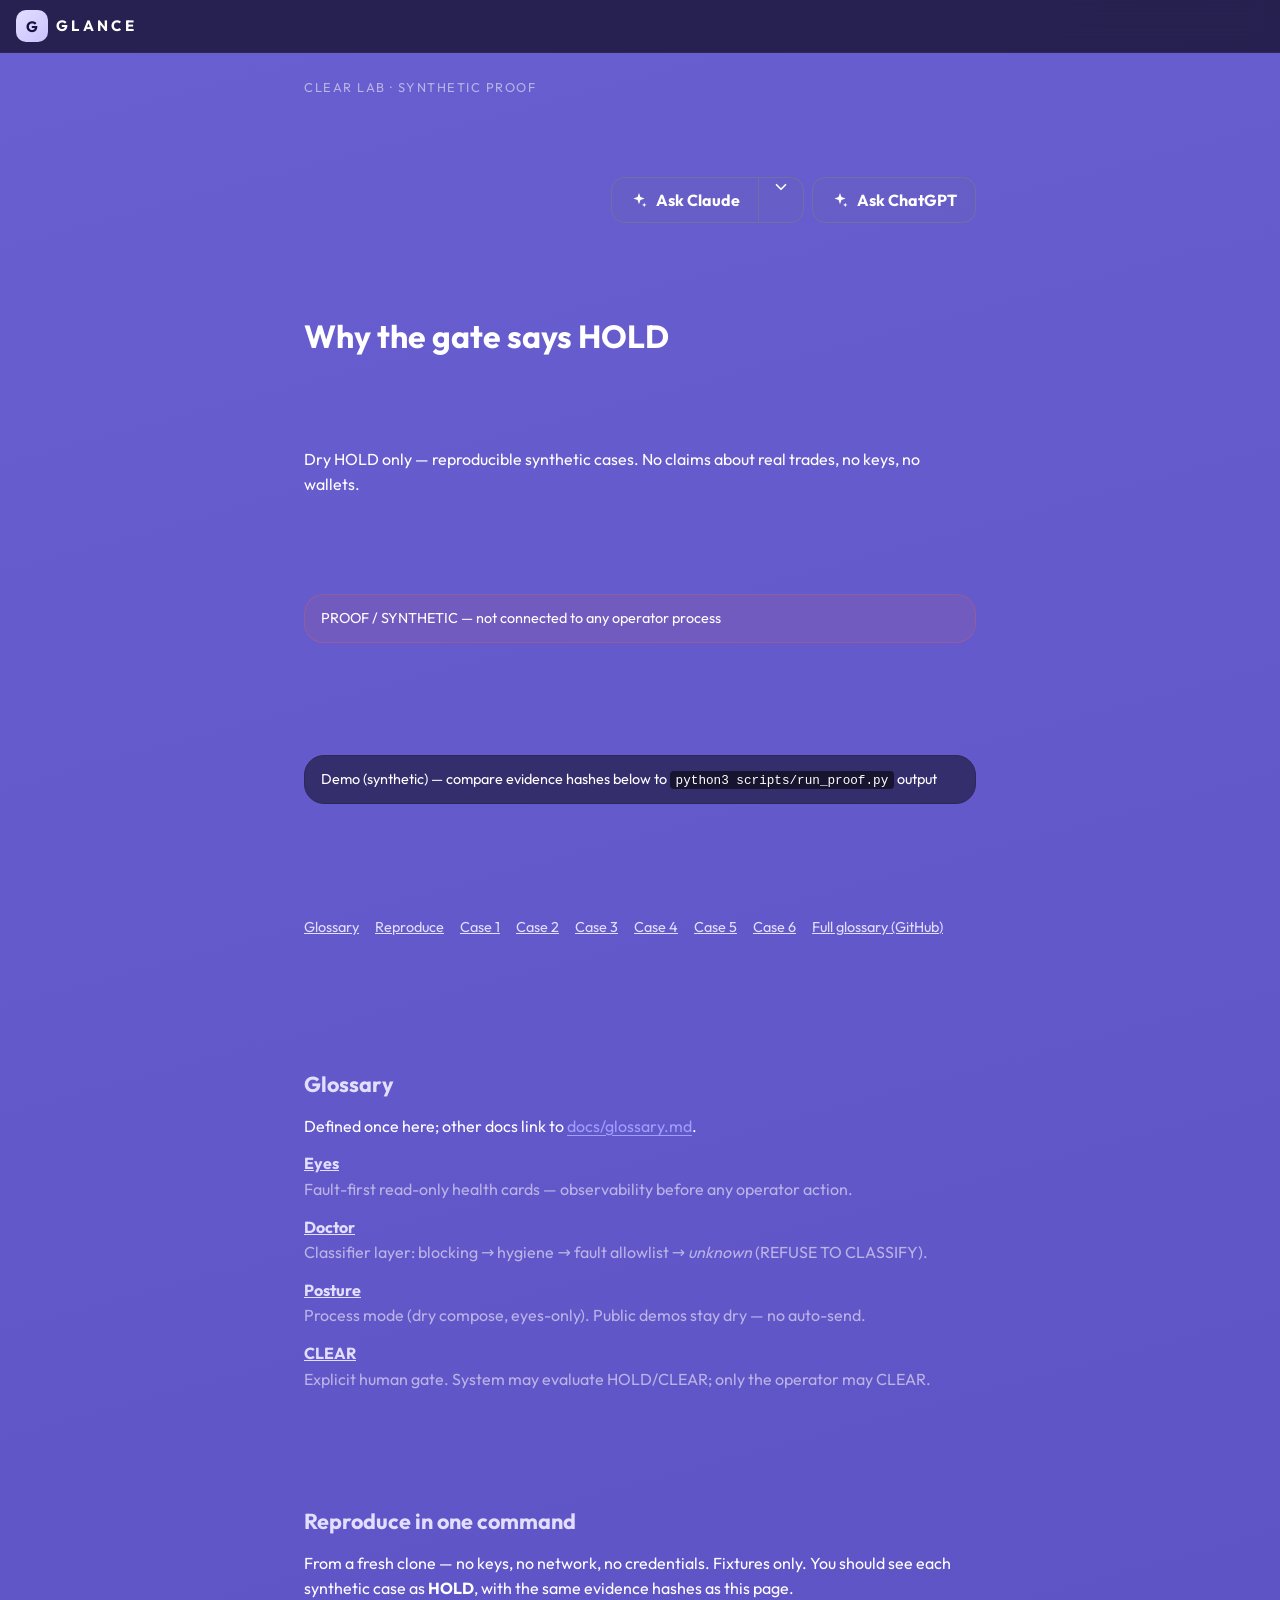
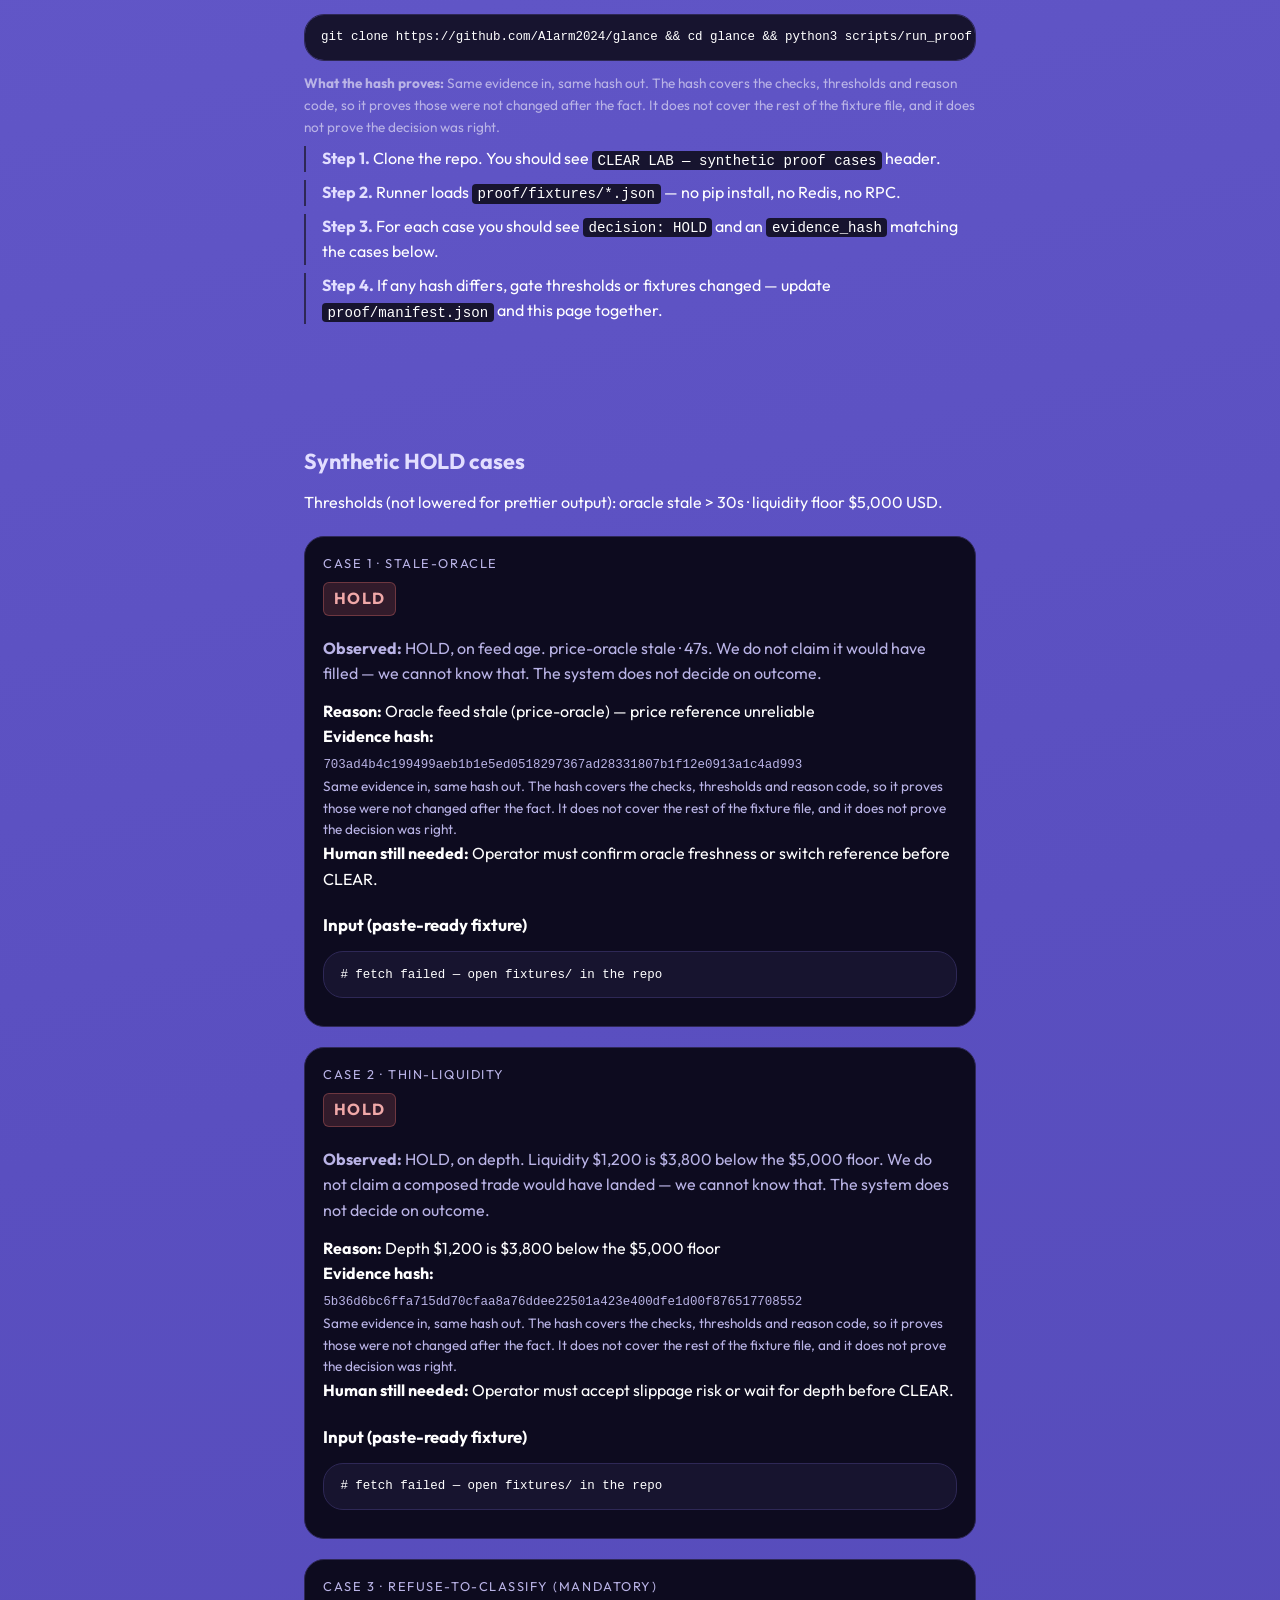
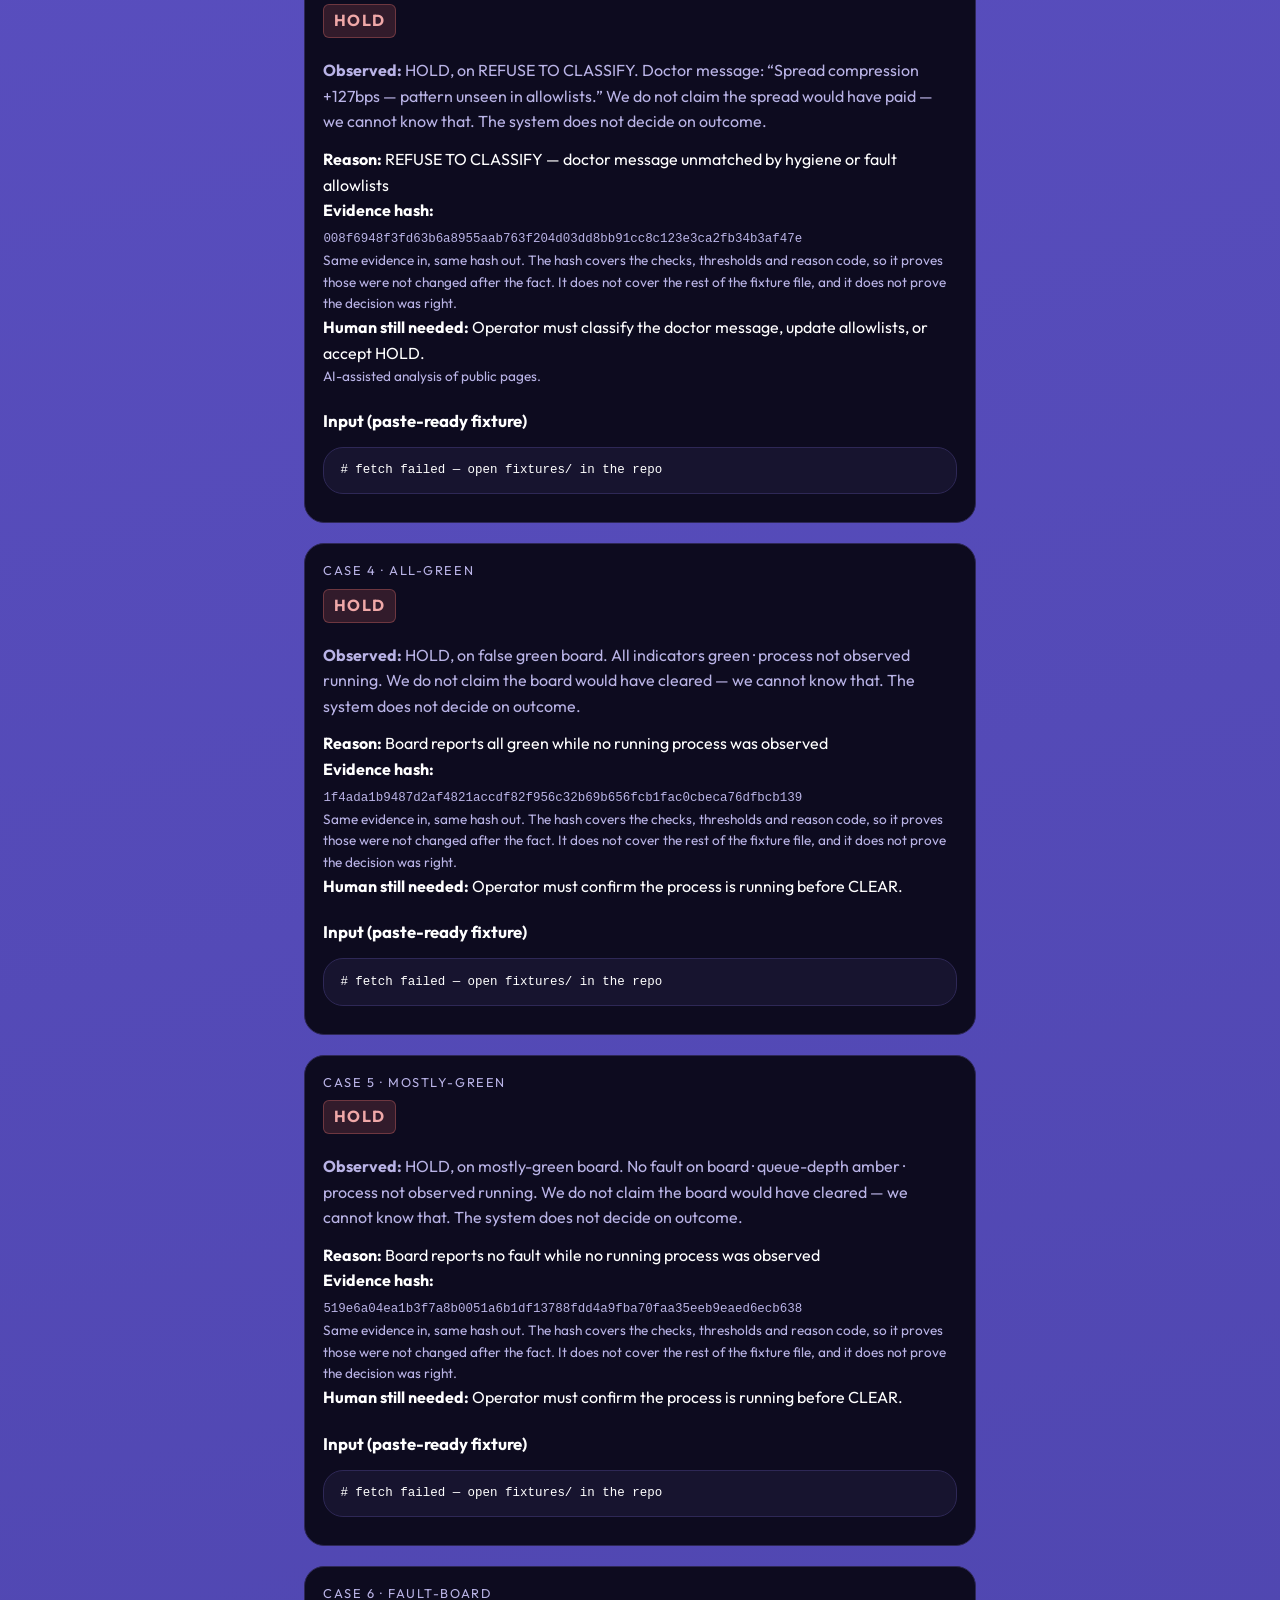
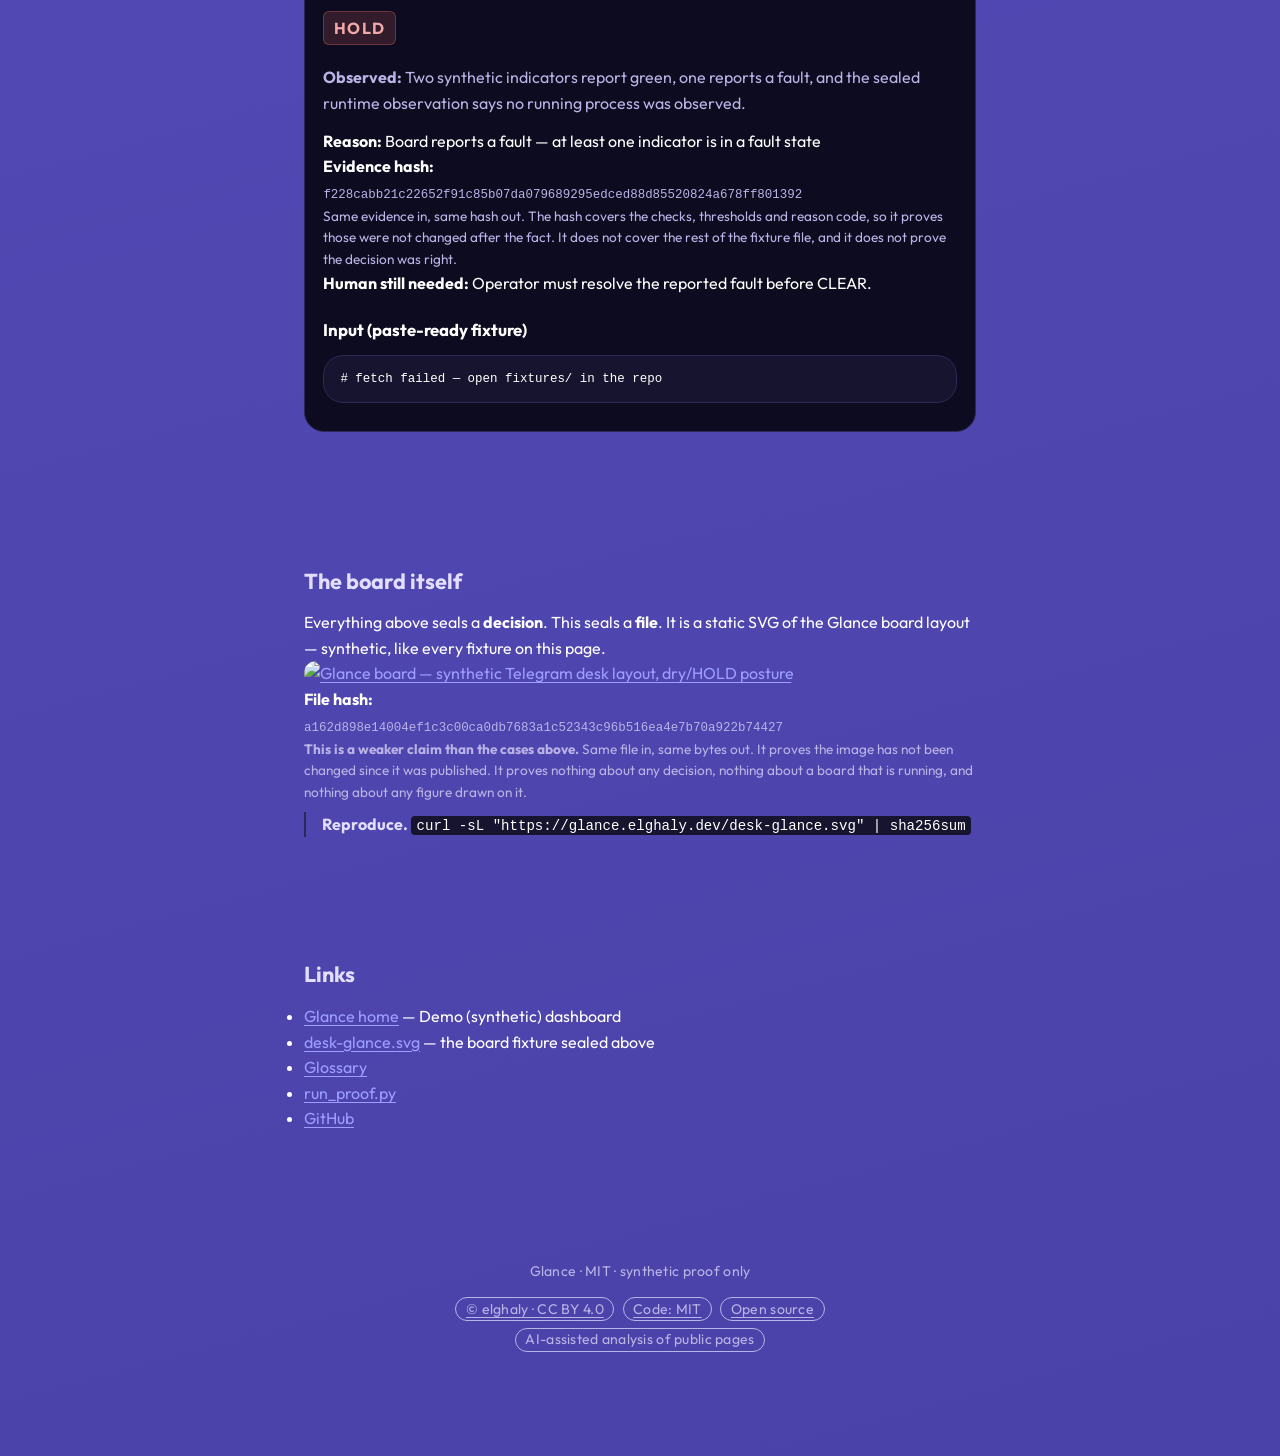
==== proof/index.html @ ae5f7521 "feat: restyle Glance to elghaly chatting palette - Self-host Outfit and Cairo with OFL licence files" ====
<!DOCTYPE html>
<html lang="en">
<head>
  <meta charset="UTF-8">
  <meta name="viewport" content="width=device-width, initial-scale=1.0">
  <meta name="description" content="CLEAR LAB — synthetic proof cases showing why Glance says HOLD. Reproducible evidence hashes. Dry compose only.">
  <title>CLEAR LAB — synthetic HOLD proof · Glance</title>
  <link rel="stylesheet" href="../css/style.css?v=chatting1">
  <style>
    :root { --max-width: 42rem; }
    body { align-items: stretch; }
    .proof-wrap { width: min(42rem, calc(100% - 32px)); margin: 0 auto; padding: 1.5rem 0 3rem; }
    .proof-wrap h1, .proof-wrap h2, .proof-wrap h3 { font-family: var(--font); font-weight: 700; }
    .proof-wrap h1 { font-size: 2rem; margin-bottom: 0.25rem; }
    .proof-wrap h2 { font-size: 1.35rem; margin: 2rem 0 0.75rem; color: var(--gold-2); }
    .proof-wrap h3 { font-size: 1.05rem; margin: 1.25rem 0 0.5rem; }
    .banner { background: rgba(201, 98, 98, 0.12); border: 1px solid rgba(201, 98, 98, 0.35); border-radius: var(--radius-sm); padding: 0.75rem 1rem; margin: 1rem 0; font-size: 0.9rem; }
    .banner--info { background: rgba(13, 11, 31, 0.55); border-color: var(--line-2); }
    .nav { display: flex; gap: 1rem; flex-wrap: wrap; margin: 1rem 0; font-size: 0.9rem; }
    .nav a { color: var(--gold-2); }
    .step { margin: 0.5rem 0; padding-left: 1rem; border-left: 2px solid var(--line-2); }
    .step strong { color: var(--gold-2); }
    .case { border: 1px solid var(--line-2); border-radius: var(--radius-sm); padding: 1rem 1.15rem; margin: 1.25rem 0; background: var(--card); }
    .case__id { font-size: 0.8rem; letter-spacing: 0.12em; text-transform: uppercase; color: var(--muted); }
    .decision { display: inline-block; font-weight: 600; letter-spacing: 0.08em; padding: 0.2rem 0.6rem; border-radius: 6px; margin: 0.5rem 0; }
    .decision--hold { background: rgba(201, 98, 98, 0.2); color: #f0a8a8; border: 1px solid rgba(201, 98, 98, 0.4); }
    .hash { font-family: ui-monospace, monospace; font-size: 0.78rem; word-break: break-all; color: var(--muted); }
    pre.fixture { background: var(--card-2); border: 1px solid var(--line-2); border-radius: var(--radius-sm); padding: 0.85rem 1rem; overflow-x: auto; font-size: 0.78rem; line-height: 1.45; margin: 0.75rem 0; }
    .glossary-dl dt { font-weight: 600; color: var(--gold-2); margin-top: 0.75rem; }
    .glossary-dl dd { margin-left: 0; color: var(--muted); }
    .glossary-dl a { color: var(--gold-2); }
    code { font-family: ui-monospace, monospace; font-size: 0.88em; background: var(--card-2); padding: 0.1rem 0.35rem; border-radius: 4px; }
    .hash-limit, .ai-note { font-size: 0.85rem; color: var(--muted); }
    .observed { margin: 0.75rem 0; color: var(--muted); }
  </style>
  <meta name="theme-color" content="#352373">
  <link rel="icon" href="/favicon.ico" sizes="any">
  <link rel="icon" href="/favicon.svg" type="image/svg+xml">
  <link rel="apple-touch-icon" href="/apple-touch-icon.png">
<style id="lic-badges-css">.lic-badges{margin:.75rem 0 0;font-size:.75rem;line-height:1.2}.lic-badges>a,.lic-badges>span{display:inline-flex;align-items:center;min-height:24px;margin:.2rem .15rem;padding:0 .6rem;border:1px solid currentColor;border-radius:999px;color:inherit;vertical-align:middle}.lic-badges>a{text-decoration:underline;text-underline-offset:2px}.lic-badges>span{text-decoration:none}</style>
</head>
<body>
  <div class="topbar">
    <a class="brand" href="/" aria-label="Glance home">
      <span class="gmark" aria-hidden="true"></span>
      <span class="gword" style="font-weight:700;font-size:15px;letter-spacing:.22em;color:var(--text);">GLANCE</span>
    </a>
  </div>

  <main class="proof-wrap">
    <p class="case__id">CLEAR LAB · synthetic proof</p>
    <div class="page-menu" data-page-menu data-page-menu-row style="display:flex;justify-content:flex-end;min-height:46px;margin:0 0 .5rem"></div>
    <h1>Why the gate says HOLD</h1>
    <p>Dry HOLD only — reproducible synthetic cases. No claims about real trades, no keys, no wallets.</p>

    <p class="banner">PROOF / SYNTHETIC — not connected to any operator process</p>
    <p class="banner banner--info">Demo (synthetic) — compare evidence hashes below to <code>python3 scripts/run_proof.py</code> output</p>

    <nav class="nav" aria-label="On this page">
      <a href="#glossary">Glossary</a>
      <a href="#reproduce">Reproduce</a>
      <a href="#case-stale-oracle">Case 1</a>
      <a href="#case-thin-liquidity">Case 2</a>
      <a href="#case-refuse-to-classify">Case 3</a>
      <a href="#case-all-green">Case 4</a>
      <a href="#case-mostly-green">Case 5</a>
      <a href="#case-fault-board">Case 6</a>
      <a href="https://github.com/Alarm2024/glance/blob/main/docs/glossary.md">Full glossary (GitHub)</a>
    </nav>

    <section id="glossary">
      <h2>Glossary</h2>
      <p>Defined once here; other docs link to <a href="https://github.com/Alarm2024/glance/blob/main/docs/glossary.md">docs/glossary.md</a>.</p>
      <dl class="glossary-dl">
        <dt><a href="https://github.com/Alarm2024/glance/blob/main/docs/glossary.md#eyes">Eyes</a></dt>
        <dd>Fault-first read-only health cards — observability before any operator action.</dd>
        <dt><a href="https://github.com/Alarm2024/glance/blob/main/docs/glossary.md#doctor">Doctor</a></dt>
        <dd>Classifier layer: blocking → hygiene → fault allowlist → <em>unknown</em> (REFUSE TO CLASSIFY).</dd>
        <dt><a href="https://github.com/Alarm2024/glance/blob/main/docs/glossary.md#posture">Posture</a></dt>
        <dd>Process mode (dry compose, eyes-only). Public demos stay dry — no auto-send.</dd>
        <dt><a href="https://github.com/Alarm2024/glance/blob/main/docs/glossary.md#clear">CLEAR</a></dt>
        <dd>Explicit human gate. System may evaluate HOLD/CLEAR; only the operator may CLEAR.</dd>
      </dl>
    </section>

    <section id="reproduce">
      <h2>Reproduce in one command</h2>
      <p>From a fresh clone — no keys, no network, no credentials. Fixtures only. You should see each synthetic case as <strong>HOLD</strong>, with the same evidence hashes as this page.</p>
      <pre class="fixture">git clone https://github.com/Alarm2024/glance &amp;&amp; cd glance &amp;&amp; python3 scripts/run_proof.py</pre>
      <p class="hash-limit"><strong>What the hash proves:</strong> Same evidence in, same hash out. The hash covers the checks, thresholds and reason code, so it proves those were not changed after the fact. It does not cover the rest of the fixture file, and it does not prove the decision was right.</p>
      <div class="step"><strong>Step 1.</strong> Clone the repo. You should see <code>CLEAR LAB — synthetic proof cases</code> header.</div>
      <div class="step"><strong>Step 2.</strong> Runner loads <code>proof/fixtures/*.json</code> — no pip install, no Redis, no RPC.</div>
      <div class="step"><strong>Step 3.</strong> For each case you should see <code>decision: HOLD</code> and an <code>evidence_hash</code> matching the cases below.</div>
      <div class="step"><strong>Step 4.</strong> If any hash differs, gate thresholds or fixtures changed — update <code>proof/manifest.json</code> and this page together.</div>
    </section>

    <section id="cases">
      <h2>Synthetic HOLD cases</h2>
      <p>Thresholds (not lowered for prettier output): oracle stale &gt; 30s · liquidity floor $5,000 USD.</p>

      <article class="case" id="case-stale-oracle">
        <p class="case__id">Case 1 · stale-oracle</p>
        <span class="decision decision--hold">HOLD</span>
        <p class="observed"><strong>Observed:</strong> HOLD, on feed age. price-oracle stale · 47s. We do not claim it would have filled — we cannot know that. The system does not decide on outcome.</p>
        <p><strong>Reason:</strong> Oracle feed stale (price-oracle) — price reference unreliable</p>
        <p><strong>Evidence hash:</strong><br><span class="hash" data-hash="stale-oracle">703ad4b4c199499aeb1b1e5ed0518297367ad28331807b1f12e0913a1c4ad993</span></p>
        <p class="hash-limit">Same evidence in, same hash out. The hash covers the checks, thresholds and reason code, so it proves those were not changed after the fact. It does not cover the rest of the fixture file, and it does not prove the decision was right.</p>
        <p><strong>Human still needed:</strong> Operator must confirm oracle freshness or switch reference before CLEAR.</p>
        <h3>Input (paste-ready fixture)</h3>
        <pre class="fixture" id="fixture-stale-oracle">Loading…</pre>
      </article>

      <article class="case" id="case-thin-liquidity">
        <p class="case__id">Case 2 · thin-liquidity</p>
        <span class="decision decision--hold">HOLD</span>
        <p class="observed"><strong>Observed:</strong> HOLD, on depth. Liquidity $1,200 is $3,800 below the $5,000 floor. We do not claim a composed trade would have landed — we cannot know that. The system does not decide on outcome.</p>
        <p><strong>Reason:</strong> Depth $1,200 is $3,800 below the $5,000 floor</p>
        <p><strong>Evidence hash:</strong><br><span class="hash" data-hash="thin-liquidity">5b36d6bc6ffa715dd70cfaa8a76ddee22501a423e400dfe1d00f876517708552</span></p>
        <p class="hash-limit">Same evidence in, same hash out. The hash covers the checks, thresholds and reason code, so it proves those were not changed after the fact. It does not cover the rest of the fixture file, and it does not prove the decision was right.</p>
        <p><strong>Human still needed:</strong> Operator must accept slippage risk or wait for depth before CLEAR.</p>
        <h3>Input (paste-ready fixture)</h3>
        <pre class="fixture" id="fixture-thin-liquidity">Loading…</pre>
      </article>

      <article class="case" id="case-refuse-to-classify">
        <p class="case__id">Case 3 · refuse-to-classify (mandatory)</p>
        <span class="decision decision--hold">HOLD</span>
        <p class="observed"><strong>Observed:</strong> HOLD, on REFUSE TO CLASSIFY. Doctor message: “Spread compression +127bps — pattern unseen in allowlists.” We do not claim the spread would have paid — we cannot know that. The system does not decide on outcome.</p>
        <p><strong>Reason:</strong> REFUSE TO CLASSIFY — doctor message unmatched by hygiene or fault allowlists</p>
        <p><strong>Evidence hash:</strong><br><span class="hash" data-hash="refuse-to-classify">008f6948f3fd63b6a8955aab763f204d03dd8bb91cc8c123e3ca2fb34b3af47e</span></p>
        <p class="hash-limit">Same evidence in, same hash out. The hash covers the checks, thresholds and reason code, so it proves those were not changed after the fact. It does not cover the rest of the fixture file, and it does not prove the decision was right.</p>
        <p><strong>Human still needed:</strong> Operator must classify the doctor message, update allowlists, or accept HOLD.</p>
        <p class="ai-note">AI-assisted analysis of public pages.</p>
        <h3>Input (paste-ready fixture)</h3>
        <pre class="fixture" id="fixture-refuse-to-classify">Loading…</pre>
      </article>

      <article class="case" id="case-all-green">
        <p class="case__id">Case 4 · all-green</p>
        <span class="decision decision--hold">HOLD</span>
        <p class="observed"><strong>Observed:</strong> HOLD, on false green board. All indicators green · process not observed running. We do not claim the board would have cleared — we cannot know that. The system does not decide on outcome.</p>
        <p><strong>Reason:</strong> Board reports all green while no running process was observed</p>
        <p><strong>Evidence hash:</strong><br><span class="hash" data-hash="all-green">1f4ada1b9487d2af4821accdf82f956c32b69b656fcb1fac0cbeca76dfbcb139</span></p>
        <p class="hash-limit">Same evidence in, same hash out. The hash covers the checks, thresholds and reason code, so it proves those were not changed after the fact. It does not cover the rest of the fixture file, and it does not prove the decision was right.</p>
        <p><strong>Human still needed:</strong> Operator must confirm the process is running before CLEAR.</p>
        <h3>Input (paste-ready fixture)</h3>
        <pre class="fixture" id="fixture-all-green">Loading…</pre>
      </article>

      <article class="case" id="case-mostly-green">
        <p class="case__id">Case 5 · mostly-green</p>
        <span class="decision decision--hold">HOLD</span>
        <p class="observed"><strong>Observed:</strong> HOLD, on mostly-green board. No fault on board · queue-depth amber · process not observed running. We do not claim the board would have cleared — we cannot know that. The system does not decide on outcome.</p>
        <p><strong>Reason:</strong> Board reports no fault while no running process was observed</p>
        <p><strong>Evidence hash:</strong><br><span class="hash" data-hash="mostly-green">519e6a04ea1b3f7a8b0051a6b1df13788fdd4a9fba70faa35eeb9eaed6ecb638</span></p>
        <p class="hash-limit">Same evidence in, same hash out. The hash covers the checks, thresholds and reason code, so it proves those were not changed after the fact. It does not cover the rest of the fixture file, and it does not prove the decision was right.</p>
        <p><strong>Human still needed:</strong> Operator must confirm the process is running before CLEAR.</p>
        <h3>Input (paste-ready fixture)</h3>
        <pre class="fixture" id="fixture-mostly-green">Loading…</pre>
      </article>

      <article class="case" id="case-fault-board">
        <p class="case__id">Case 6 · fault-board</p>
        <span class="decision decision--hold">HOLD</span>
        <p class="observed"><strong>Observed:</strong> Two synthetic indicators report green, one reports a fault, and the sealed runtime observation says no running process was observed.</p>
        <p><strong>Reason:</strong> Board reports a fault — at least one indicator is in a fault state</p>
        <p><strong>Evidence hash:</strong><br><span class="hash" data-hash="fault-board">f228cabb21c22652f91c85b07da079689295edced88d85520824a678ff801392</span></p>
        <p class="hash-limit">Same evidence in, same hash out. The hash covers the checks, thresholds and reason code, so it proves those were not changed after the fact. It does not cover the rest of the fixture file, and it does not prove the decision was right.</p>
        <p><strong>Human still needed:</strong> Operator must resolve the reported fault before CLEAR.</p>
        <h3>Input (paste-ready fixture)</h3>
        <pre class="fixture" id="fixture-fault-board">Loading…</pre>
      </article>
    </section>

    <section id="board">
      <h2>The board itself</h2>
      <p>Everything above seals a <strong>decision</strong>. This seals a <strong>file</strong>. It is a static SVG of the Glance board layout — synthetic, like every fixture on this page.</p>
      <p><a href="../desk-glance.svg" target="_blank" rel="noopener"><img src="../desk-glance.svg" alt="Glance board — synthetic Telegram desk layout, dry/HOLD posture" width="390" height="520" loading="lazy" decoding="async" style="max-width:100%;height:auto;border-radius:12px"></a></p>
      <p><strong>File hash:</strong><br><span class="hash">a162d898e14004ef1c3c00ca0db7683a1c52343c96b516ea4e7b70a922b74427</span></p>
      <p class="hash-limit"><strong>This is a weaker claim than the cases above.</strong> Same file in, same bytes out. It proves the image has not been changed since it was published. It proves nothing about any decision, nothing about a board that is running, and nothing about any figure drawn on it.</p>
      <div class="step"><strong>Reproduce.</strong> <code>curl -sL "https://glance.elghaly.dev/desk-glance.svg" | sha256sum</code></div>
    </section>

    <section id="links">
      <h2>Links</h2>
      <ul>
        <li><a href="/">Glance home</a> — Demo (synthetic) dashboard</li>
        <li><a href="/desk-glance.svg">desk-glance.svg</a> — the board fixture sealed above</li>
        <li><a href="https://github.com/Alarm2024/glance/blob/main/docs/glossary.md">Glossary</a></li>
        <li><a href="https://github.com/Alarm2024/glance/blob/main/scripts/run_proof.py">run_proof.py</a></li>
        <li><a href="https://github.com/Alarm2024/glance">GitHub</a></li>
      </ul>
    </section>

    <footer class="footer" style="margin-top:2rem;text-align:center;">
      <p>Glance · MIT · synthetic proof only</p>
    <p class="lic-badges"><a href="https://creativecommons.org/licenses/by/4.0/" rel="license">© elghaly · CC BY 4.0</a> <a href="https://github.com/Alarm2024/glance/blob/main/LICENSE">Code: MIT</a> <a href="https://github.com/Alarm2024">Open source</a> <span>AI-assisted analysis of public pages</span></p>
    </footer>
  </main>

  <script>
    (function () {
      var files = {
        'fixture-stale-oracle': 'fixtures/stale-oracle.json',
        'fixture-thin-liquidity': 'fixtures/thin-liquidity.json',
        'fixture-refuse-to-classify': 'fixtures/refuse-to-classify.json',
        'fixture-all-green': 'fixtures/all-green.json',
        'fixture-mostly-green': 'fixtures/mostly-green.json',
        'fixture-fault-board': 'fixtures/fault-board.json'
      };
      Object.keys(files).forEach(function (id) {
        var el = document.getElementById(id);
        if (!el) return;
        fetch(files[id])
          .then(function (r) { return r.json(); })
          .then(function (data) { el.textContent = JSON.stringify(data, null, 2); })
          .catch(function () { el.textContent = '# fetch failed — open fixtures/ in the repo'; });
      });
    })();
  </script>
<script src="/page-menu.js" defer></script>
</body>
</html>
---- css/style.css ----
/* Glance — elghaly palette (matches chatting.elghaly.dev tokens) */
@import url("fonts.css");

:root {
  color-scheme: dark;
  --bg: #5a4fc0;
  --bg-2: #6a5fd0;
  --card: #0d0b1f;
  --card-2: #17142f;
  --line: #1c1838;
  --line-2: #2e2856;
  --text: #ffffff;
  --muted: #b9b3e6;
  --gold: #c9c2ff;
  --gold-2: #e2deff;
  --gold-ink: #17123d;
  --pos: #7be3b0;
  --radius: 22px;
  --radius-sm: 20px;
  --max: 72rem;
  --gutter: 1rem;
  --ease: cubic-bezier(0.2, 0.7, 0.2, 1);
  --font: "Outfit", "Cairo", system-ui, sans-serif;
  /* Legacy aliases used across Glance components */
  --ink: var(--card);
  --ink-soft: var(--card-2);
  --ink-muted: var(--card-2);
  --gold-warm: var(--gold-2);
  --gold-dim: var(--line-2);
  --text-muted: var(--muted);
  --font-serif: var(--font);
  --font-sans: var(--font);
  --space-xs: 0.5rem;
  --space-sm: 1rem;
  --space-md: 2rem;
  --space-lg: 3.5rem;
  --space-xl: 5rem;
  --max-width: 36rem;
  --transition: 0.25s var(--ease);
  --status-ok: var(--pos);
  --status-warn: #e6b84d;
  --status-fault: #c97a62;
  --status-blocking: #c96262;
  --status-unknown: var(--muted);
}

*,
*::before,
*::after {
  box-sizing: border-box;
  margin: 0;
  padding: 0;
}

html {
  scroll-behavior: smooth;
  -webkit-text-size-adjust: 100%;
}

body {
  min-height: 100dvh;
  display: flex;
  flex-direction: column;
  align-items: center;
  background: linear-gradient(165deg, var(--bg-2) 0%, var(--bg) 42%, #4a42a8 100%);
  color: var(--text);
  font-family: var(--font);
  font-weight: 400;
  font-size: 1rem;
  line-height: 1.6;
  -webkit-font-smoothing: antialiased;
}

/* Top bar */
.topbar {
  position: sticky;
  top: 0;
  z-index: 50;
  width: 100%;
  display: flex;
  align-items: center;
  gap: 8px;
  padding: 10px var(--gutter);
  background: rgba(13, 11, 31, 0.72);
  backdrop-filter: blur(14px);
  border-bottom: 1px solid var(--line-2);
}

.topbar a.brand {
  display: flex;
  align-items: center;
  gap: 8px;
  text-decoration: none;
  color: inherit;
}

.gmark {
  width: 32px;
  height: 32px;
  border-radius: 10px;
  display: grid;
  place-items: center;
  font: 700 15px var(--font);
  color: var(--gold-ink);
  background: linear-gradient(135deg, var(--gold-2), var(--gold));
}

/* The letter is drawn by CSS so it is not part of the link's visible text:
   the link is named "Glance home" and its visible text stays "GLANCE". */
.gmark::before {
  content: "G";
}

.gword {
  font-size: 12px;
  letter-spacing: 0.2em;
  font-weight: 600;
  color: var(--text);
}

.header-right {
  margin-left: auto;
  display: flex;
  align-items: center;
  gap: 6px;
}

.lang-switch {
  display: flex;
  gap: 4px;
  flex-wrap: wrap;
  justify-content: flex-end;
  min-width: 0;
  max-width: 100%;
  overflow-x: auto;
  scrollbar-width: none;
  padding: 2px;
}

.lang-switch::-webkit-scrollbar {
  display: none;
}

.lang-btn {
  flex: none;
  min-height: 44px;
  min-width: 44px;
  padding: 4px 10px;
  border: 1px solid transparent;
  border-radius: 999px;
  background: transparent;
  color: var(--text);
  font: 500 0.72rem var(--font);
  white-space: nowrap;
  cursor: pointer;
}

.lang-btn.on,
.lang-btn[aria-pressed="true"] {
  color: var(--text);
  border-color: var(--line);
  background: var(--card);
}

.theme-wrap {
  position: relative;
}

.theme-btn {
  display: flex;
  align-items: center;
  gap: 6px;
  background: var(--ink-soft);
  color: var(--text);
  border: 1px solid var(--gold-dim);
  border-radius: 999px;
  padding: 6px 10px;
  font: 600 11px var(--font-sans);
  cursor: pointer;
}

.theme-dot {
  width: 10px;
  height: 10px;
  border-radius: 50%;
  background: #2ee6c7;
  display: inline-block;
}

.theme-panel {
  display: none;
  position: absolute;
  right: 0;
  top: calc(100% + 8px);
  min-width: 200px;
  background: #16181d;
  border: 1px solid rgba(255, 255, 255, 0.08);
  border-radius: 16px;
  padding: 10px;
  z-index: 80;
}

.theme-wrap.open .theme-panel {
  display: block;
}

.theme-panel p {
  font-size: 10px;
  letter-spacing: 0.14em;
  text-transform: uppercase;
  color: #8b93a0;
  margin: 0 8px 8px;
}

.theme-item {
  display: flex;
  align-items: center;
  gap: 10px;
  width: 100%;
  border: 0;
  background: transparent;
  color: #e8eef2;
  padding: 10px;
  border-radius: 12px;
  font: 600 14px var(--font-sans);
  cursor: pointer;
  text-align: left;
}

.theme-item.on {
  background: #14302c;
  color: #2ee6c7;
}

.theme-item i {
  width: 14px;
  height: 14px;
  border-radius: 50%;
  display: block;
}

.theme-item .ck {
  margin-left: auto;
  opacity: 0;
}

.theme-item.on .ck {
  opacity: 1;
}

/* Hero */
.hero {
  width: 100%;
  max-width: calc(var(--max-width) + var(--space-md) * 2);
  padding: var(--space-lg) var(--space-md) var(--space-md);
  text-align: center;
}

.hero__eyebrow {
  font-size: 0.75rem;
  letter-spacing: 0.08em;
  text-transform: uppercase;
  color: var(--text-muted);
  margin-bottom: var(--space-sm);
}

.hero__title {
  font-family: var(--font);
  font-size: clamp(2rem, 8vw, 3.25rem);
  font-weight: 700;
  line-height: 1.15;
  color: var(--text);
  margin-bottom: var(--space-sm);
}

.hero__tag {
  font-size: 0.8125rem;
  letter-spacing: 0.12em;
  text-transform: uppercase;
  color: var(--text-muted);
  max-width: 28rem;
  margin-inline: auto;
}

.status-strip {
  display: inline-block;
  margin-top: 0.85rem;
  padding: 0.4rem 0.75rem;
  font-size: 0.6875rem;
  font-weight: 500;
  letter-spacing: 0.14em;
  text-transform: uppercase;
  color: var(--gold-warm);
  border: 1px solid var(--gold-dim);
  border-radius: 999px;
  background: rgba(13, 11, 31, 0.45);
}

.signs {
  margin: 0;
  text-align: center;
  font-size: 0.875rem;
  letter-spacing: 0.35em;
  color: var(--text-muted);
  user-select: none;
}

.signs--top {
  padding: 0.65rem var(--space-md) 0;
}

.signs--bottom {
  margin-bottom: 0.35rem;
  letter-spacing: 0.25em;
}

.bullets {
  list-style: none;
  display: flex;
  flex-direction: column;
  gap: 0.55rem;
  max-width: 28rem;
  margin-inline: auto;
  text-align: left;
}

.bullets li {
  position: relative;
  padding-left: 1.1rem;
  font-size: 0.9375rem;
  color: var(--text-muted);
  line-height: 1.5;
}

.bullets li::before {
  content: "·";
  position: absolute;
  left: 0;
  color: var(--gold);
  font-weight: 600;
}

.bullets--left {
  text-align: left;
}

.bullets a,
.vocab-list a,
.quickstart-step a,
.trust-meta a {
  color: var(--gold);
  text-decoration: none;
}

.bullets a:hover,
.vocab-list a:hover,
.quickstart-step a:hover,
.trust-meta a:hover {
  color: var(--gold-warm);
}

.pre1-badge {
  display: inline-block;
  padding: 0.1rem 0.4rem;
  border: 1px solid var(--gold-dim);
  border-radius: 999px;
  font-size: 0.625rem;
  letter-spacing: 0.12em;
  text-transform: uppercase;
  color: var(--gold-warm);
  vertical-align: middle;
}

.vocab-list {
  max-width: 28rem;
  margin-inline: auto;
  text-align: left;
  display: flex;
  flex-direction: column;
  gap: var(--space-sm);
}

.vocab-list__item {
  padding: var(--space-sm);
  border: 1px solid var(--line-2);
  border-radius: var(--radius-sm);
  background: var(--card);
}

.vocab-list dt {
  font-family: var(--font-serif);
  font-size: 1rem;
  font-weight: 600;
  color: var(--gold-warm);
  margin-bottom: 0.35rem;
}

.vocab-list dd {
  font-size: 0.875rem;
  color: var(--text-muted);
  line-height: 1.55;
  margin: 0;
}

.quickstart-steps {
  list-style: none;
  max-width: 28rem;
  margin-inline: auto;
  text-align: left;
  display: flex;
  flex-direction: column;
  gap: var(--space-md);
  counter-reset: qs;
}

.quickstart-step__title {
  font-size: 0.8125rem;
  font-weight: 600;
  letter-spacing: 0.06em;
  color: var(--text);
  margin-bottom: 0.5rem;
}

.code-block--step {
  margin-bottom: 0.5rem;
  white-space: pre-wrap;
  word-break: break-word;
}

.quickstart-step__check,
.quickstart-step__hint {
  font-size: 0.8125rem;
  color: var(--text-muted);
  line-height: 1.5;
}

.quickstart-step__check code,
.quickstart-step__hint code {
  font-family: ui-monospace, "Cascadia Code", "Source Code Pro", monospace;
  font-size: 0.75rem;
  color: var(--gold-warm);
}

.quickstart-more {
  margin-top: var(--space-sm);
  font-size: 0.8125rem;
}

.quickstart-more a {
  color: var(--gold);
  text-decoration: none;
}

.demo-cases {
  display: flex;
  flex-wrap: wrap;
  gap: 0.4rem;
  justify-content: center;
  margin-bottom: var(--space-sm);
  max-width: 28rem;
  margin-inline: auto;
}

.demo-case {
  background: transparent;
  border: 1px solid var(--gold-dim);
  color: var(--text-muted);
  padding: 0.4rem 0.55rem;
  border-radius: 6px;
  font-size: 0.6875rem;
  font-weight: 500;
  letter-spacing: 0.08em;
  text-transform: uppercase;
  cursor: pointer;
}

.demo-case.on {
  color: var(--text);
  border-color: var(--gold);
  background: var(--card-2);
}

.demo-paste {
  margin-top: var(--space-sm);
  max-width: 28rem;
  margin-inline: auto;
  text-align: left;
}

.demo-paste summary {
  cursor: pointer;
  font-size: 0.75rem;
  letter-spacing: 0.08em;
  color: var(--text-muted);
  padding: 0.35rem 0;
  list-style: none;
}

.demo-paste summary::-webkit-details-marker {
  display: none;
}

.demo-paste__json {
  margin-top: 0.35rem;
  padding: var(--space-sm);
  border: 1px solid var(--gold-dim);
  border-radius: 2px;
  background: var(--ink-soft);
  font-family: ui-monospace, "Cascadia Code", "Source Code Pro", monospace;
  font-size: 0.72rem;
  line-height: 1.45;
  color: var(--gold-warm);
  overflow-x: auto;
  white-space: pre-wrap;
  word-break: break-word;
  max-height: 14rem;
  overflow-y: auto;
}

.trust-grid {
  display: flex;
  flex-direction: column;
  gap: var(--space-md);
  max-width: 28rem;
  margin-inline: auto;
}

.trust-block {
  text-align: left;
  padding: var(--space-sm);
  border: 1px solid var(--line-2);
  border-radius: var(--radius-sm);
  background: var(--card);
}

.trust-block__title {
  font-family: var(--font-serif);
  font-size: 0.875rem;
  font-weight: 600;
  color: var(--gold-warm);
  margin-bottom: 0.5rem;
}

.trust-meta {
  margin-top: var(--space-sm);
  font-size: 0.75rem;
  color: var(--text-muted);
  font-style: italic;
  max-width: 28rem;
  margin-inline: auto;
}

.playground-advanced {
  margin-top: var(--space-sm);
  max-width: 28rem;
  margin-inline: auto;
  text-align: left;
}

.playground-advanced summary {
  cursor: pointer;
  font-size: 0.75rem;
  letter-spacing: 0.08em;
  color: var(--text-muted);
  padding: 0.35rem 0;
  list-style: none;
}

.playground-advanced summary::-webkit-details-marker {
  display: none;
}

.playground-advanced[open] summary {
  margin-bottom: 0.5rem;
  color: var(--gold);
}

.btn--primary {
  min-height: 44px;
  min-width: 8.5rem;
  display: inline-flex;
  align-items: center;
  justify-content: center;
}

.hero__actions {
  display: flex;
  flex-wrap: wrap;
  gap: 0.6rem;
  justify-content: center;
  margin-top: 1.25rem;
}

.btn {
  display: inline-flex;
  align-items: center;
  justify-content: center;
  min-height: 44px;
  padding: 0.55rem 1rem;
  border-radius: 999px;
  background: var(--gold);
  color: var(--gold-ink);
  text-decoration: none;
  font-weight: 600;
  font-size: 0.9rem;
  transition: background-color var(--transition), color var(--transition);
}

.btn--ghost {
  background: var(--card);
  color: var(--text);
  border: 1px solid var(--line-2);
}

/* Main sections */
main {
  width: 100%;
  max-width: calc(var(--max-width) + var(--space-md) * 2);
  padding: 0 var(--space-md) var(--space-lg);
  display: flex;
  flex-direction: column;
  gap: var(--space-lg);
}

.section {
  text-align: center;
}

.section__label {
  font-family: var(--font-serif);
  font-size: 0.75rem;
  font-weight: 600;
  letter-spacing: 0.22em;
  text-transform: uppercase;
  color: var(--gold);
  margin-bottom: var(--space-sm);
}

.build__text {
  font-size: 0.9375rem;
  color: var(--text-muted);
  max-width: 28rem;
  margin-inline: auto;
}

.synthetic-banner {
  display: inline-block;
  font-size: 0.6875rem;
  font-weight: 500;
  letter-spacing: 0.18em;
  text-transform: uppercase;
  color: var(--gold);
  border: 1px solid var(--gold-dim);
  border-radius: 2px;
  padding: 0.35rem 0.75rem;
  margin-bottom: var(--space-sm);
  background: rgba(13, 11, 31, 0.45);
}

.status-summary {
  font-size: 0.75rem;
  font-weight: 500;
  letter-spacing: 0.08em;
  text-transform: uppercase;
  margin: 0 auto var(--space-sm);
  max-width: 28rem;
}

.status-summary--ok {
  color: var(--status-ok, #6fe0c4);
}

.status-summary--degraded {
  color: var(--status-warn, #c9a962);
}

.status-summary--fault {
  color: var(--status-fault, #c97a62);
}
.playground {
  display: block;
  margin-bottom: var(--space-sm);
  text-align: left;
  max-width: 28rem;
  margin-inline: auto;
}

.playground__hint {
  margin-bottom: var(--space-sm);
}

.playground__label {
  display: block;
  margin-bottom: 0.35rem;
  font-size: 0.625rem;
  font-weight: 500;
  letter-spacing: 0.14em;
  text-transform: uppercase;
  color: var(--text-muted);
}

.playground__input {
  width: 100%;
  min-height: 8rem;
  padding: var(--space-sm);
  border-radius: 2px;
  border: 1px solid var(--gold-dim);
  background: var(--ink-soft);
  color: var(--gold-warm);
  font-family: ui-monospace, "Cascadia Code", "Source Code Pro", monospace;
  font-size: 0.78rem;
  line-height: 1.45;
  resize: vertical;
}

.playground__input:focus {
  outline: 2px solid rgba(46, 230, 199, 0.45);
  outline-offset: 2px;
}

.cards {
  display: flex;
  flex-direction: column;
  gap: var(--space-xs);
  text-align: left;
}

.card {
  padding: var(--space-sm) var(--space-md);
  border: 1px solid var(--line-2);
  border-radius: var(--radius-sm);
  background: var(--card);
  transition:
    border-color var(--transition),
    background var(--transition),
    transform var(--transition);
}

.card:hover {
  border-color: var(--gold);
  background: var(--ink-muted);
  transform: translateX(4px);
}

.card__header {
  display: flex;
  align-items: center;
  justify-content: space-between;
  margin-bottom: var(--space-xs);
}

.card__name {
  font-family: var(--font-serif);
  font-size: 1.125rem;
  font-weight: 600;
  letter-spacing: 0.06em;
  color: var(--text);
}

.card__badge {
  font-size: 0.625rem;
  font-weight: 500;
  letter-spacing: 0.14em;
  text-transform: uppercase;
  padding: 0.2rem 0.5rem;
  border-radius: 2px;
  border: 1px solid transparent;
}

.card__badge--ok {
  color: var(--status-ok);
  border-color: rgba(107, 158, 120, 0.35);
  background: rgba(107, 158, 120, 0.08);
}

.card__badge--warn {
  color: var(--status-warn);
  border-color: var(--gold-dim);
  background: rgba(230, 184, 77, 0.08);
}

.card__badge--eyes_fault {
  color: var(--status-fault);
  border-color: rgba(201, 122, 98, 0.35);
  background: rgba(201, 122, 98, 0.08);
}

.card__badge--blocking {
  color: var(--status-blocking);
  border-color: rgba(201, 98, 98, 0.35);
  background: rgba(201, 98, 98, 0.08);
}

.card__badge--unknown {
  color: var(--status-unknown);
  border-color: rgba(154, 179, 173, 0.35);
  background: rgba(154, 179, 173, 0.08);
}

.card__badge--info {
  color: var(--text-muted);
  border-color: rgba(154, 179, 173, 0.25);
  background: rgba(154, 179, 173, 0.06);
}

.card__detail {
  font-size: 0.8125rem;
  color: var(--text-muted);
  line-height: 1.5;
}

.card__detail + .card__detail {
  margin-top: 0.25rem;
}

.feeds-list {
  list-style: none;
  display: flex;
  flex-direction: column;
  gap: 0.35rem;
  margin-top: var(--space-xs);
}

.feeds-list li {
  display: flex;
  align-items: center;
  justify-content: space-between;
  font-size: 0.8125rem;
  color: var(--text-muted);
  padding: 0.35rem 0;
  border-bottom: 1px solid rgba(46, 230, 199, 0.08);
}

.feeds-list li:last-child {
  border-bottom: none;
}

.feeds-list__name {
  font-family: var(--font-serif);
  color: var(--text);
}

.feeds-list__state {
  font-size: 0.625rem;
  letter-spacing: 0.12em;
  text-transform: uppercase;
}

.feeds-list__state--ok { color: var(--status-ok); }
.feeds-list__state--stale { color: var(--status-warn); }
.feeds-list__state--down { color: var(--status-blocking); }

.install__blocks {
  display: flex;
  flex-direction: column;
  gap: var(--space-sm);
  max-width: 28rem;
  margin-inline: auto;
}

.code-block {
  text-align: left;
  padding: var(--space-sm);
  border: 1px solid var(--gold-dim);
  border-radius: 2px;
  background: var(--ink-soft);
  font-family: ui-monospace, "Cascadia Code", "Source Code Pro", monospace;
  font-size: 0.8125rem;
  color: var(--gold-warm);
  overflow-x: auto;
}

.code-block__label {
  display: block;
  font-family: var(--font-sans);
  font-size: 0.625rem;
  font-weight: 500;
  letter-spacing: 0.14em;
  text-transform: uppercase;
  color: var(--text-muted);
  margin-bottom: 0.35rem;
}

.install__note,
.install__repo {
  font-size: 0.75rem;
  color: var(--text-muted);
  margin-top: var(--space-xs);
}

.install__note {
  font-style: italic;
}

.install__link {
  font-size: 0.8125rem;
  color: var(--gold);
  text-decoration: none;
  letter-spacing: 0.06em;
  transition: color var(--transition);
}

.install__link:hover,
.install__link:focus-visible {
  color: var(--gold-warm);
  outline: none;
}

.public-good__line {
  font-family: var(--font-serif);
  font-size: clamp(1rem, 3vw, 1.25rem);
  font-style: italic;
  color: var(--gold-warm);
}

.contact__list {
  list-style: none;
  display: flex;
  flex-direction: column;
  gap: var(--space-xs);
}

.contact__list a {
  font-size: 0.875rem;
  color: var(--text-muted);
  text-decoration: none;
  letter-spacing: 0.02em;
  transition: color var(--transition);
}

.contact__list a:hover,
.contact__list a:focus-visible {
  color: var(--gold);
  outline: none;
}

.footer {
  width: 100%;
  max-width: calc(var(--max-width) + var(--space-md) * 2);
  padding: var(--space-sm) var(--space-md) var(--space-lg);
  text-align: center;
  margin-top: auto;
}

.footer p {
  font-family: var(--font);
  font-size: 0.875rem;
  color: var(--muted);
  letter-spacing: 0.02em;
}

.footer__contact {
  font-size: 0.8125rem;
  color: var(--text);
  max-width: 28rem;
  margin-inline: auto;
  line-height: 1.5;
}

.page-menu-row {
  display: flex;
  flex-wrap: wrap;
  gap: 0.5rem;
  justify-content: flex-end;
  width: 100%;
}

.cards--loading,
.cards--error {
  font-size: 0.8125rem;
  color: var(--text-muted);
  font-style: italic;
  padding: var(--space-sm);
}

.cards--error {
  color: var(--status-blocking);
  font-family: ui-monospace, "Cascadia Code", "Source Code Pro", monospace;
  font-style: normal;
}

html[dir="rtl"] .card:hover {
  transform: translateX(-4px);
}

@media (max-width: 480px) {
  .hero {
    padding-top: var(--space-md);
    padding-inline: var(--space-sm);
  }

  .hero__actions {
    flex-direction: column;
    align-items: stretch;
    width: 100%;
    max-width: 20rem;
    margin-inline: auto;
  }

  .hero__actions .btn {
    width: 100%;
    text-align: center;
  }

  .lang-btn {
    font-size: 0.68rem;
    padding: 4px 8px;
  }

  .status-strip {
    font-size: 0.625rem;
    letter-spacing: 0.1em;
    max-width: calc(100% - 1rem);
    line-height: 1.4;
  }
}

@media (min-width: 768px) {
  .hero {
    padding-top: var(--space-xl);
  }

  main {
    gap: var(--space-xl);
  }
}

@media (prefers-reduced-motion: reduce) {
  html {
    scroll-behavior: auto;
  }

  *,
  *::before,
  *::after {
    transition-duration: 0.01ms !important;
  }
}

/* Links inside running text need more than colour to stand out (axe
   link-in-text-block: the teal sat at 1.4:1 against the body text). */
main p a:not([class]),
main li a:not([class]),
.quickstart-step__hint a:not([class]) {
  text-decoration: underline;
  text-underline-offset: 0.18em;
}
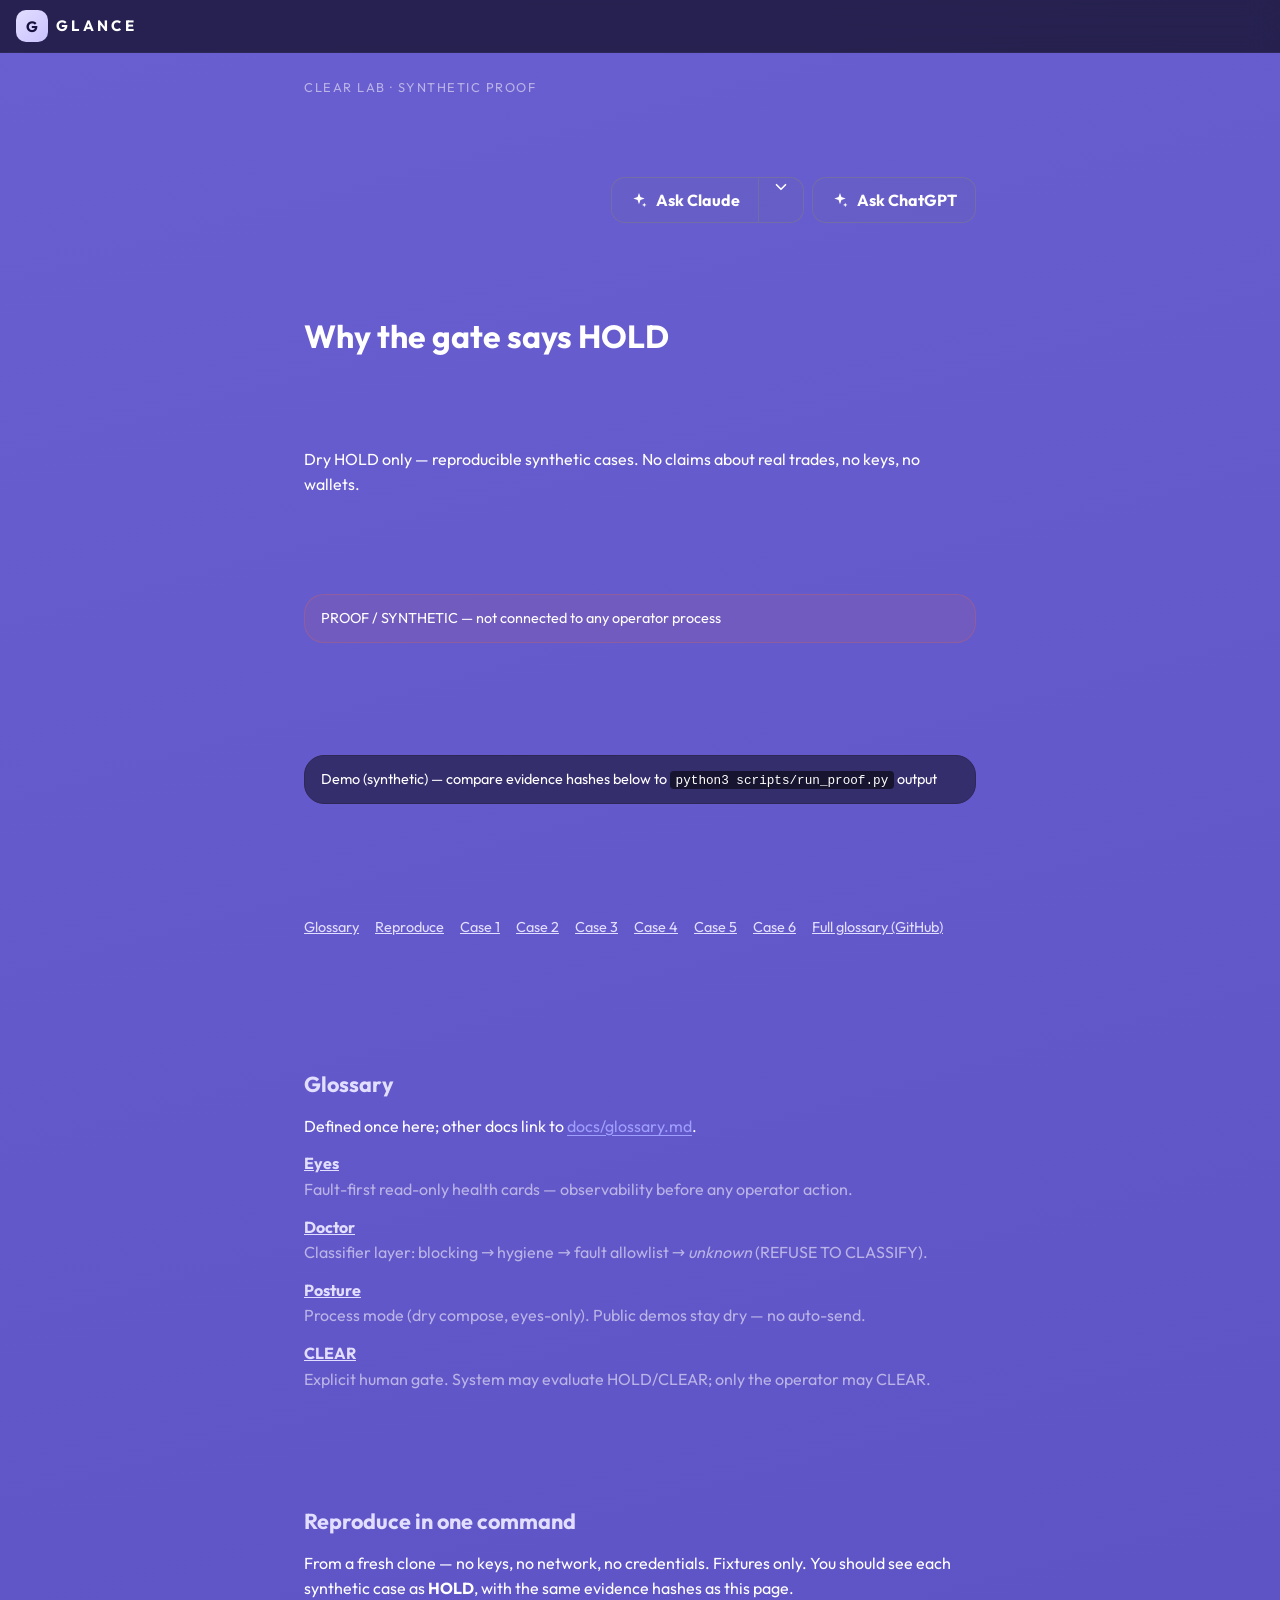
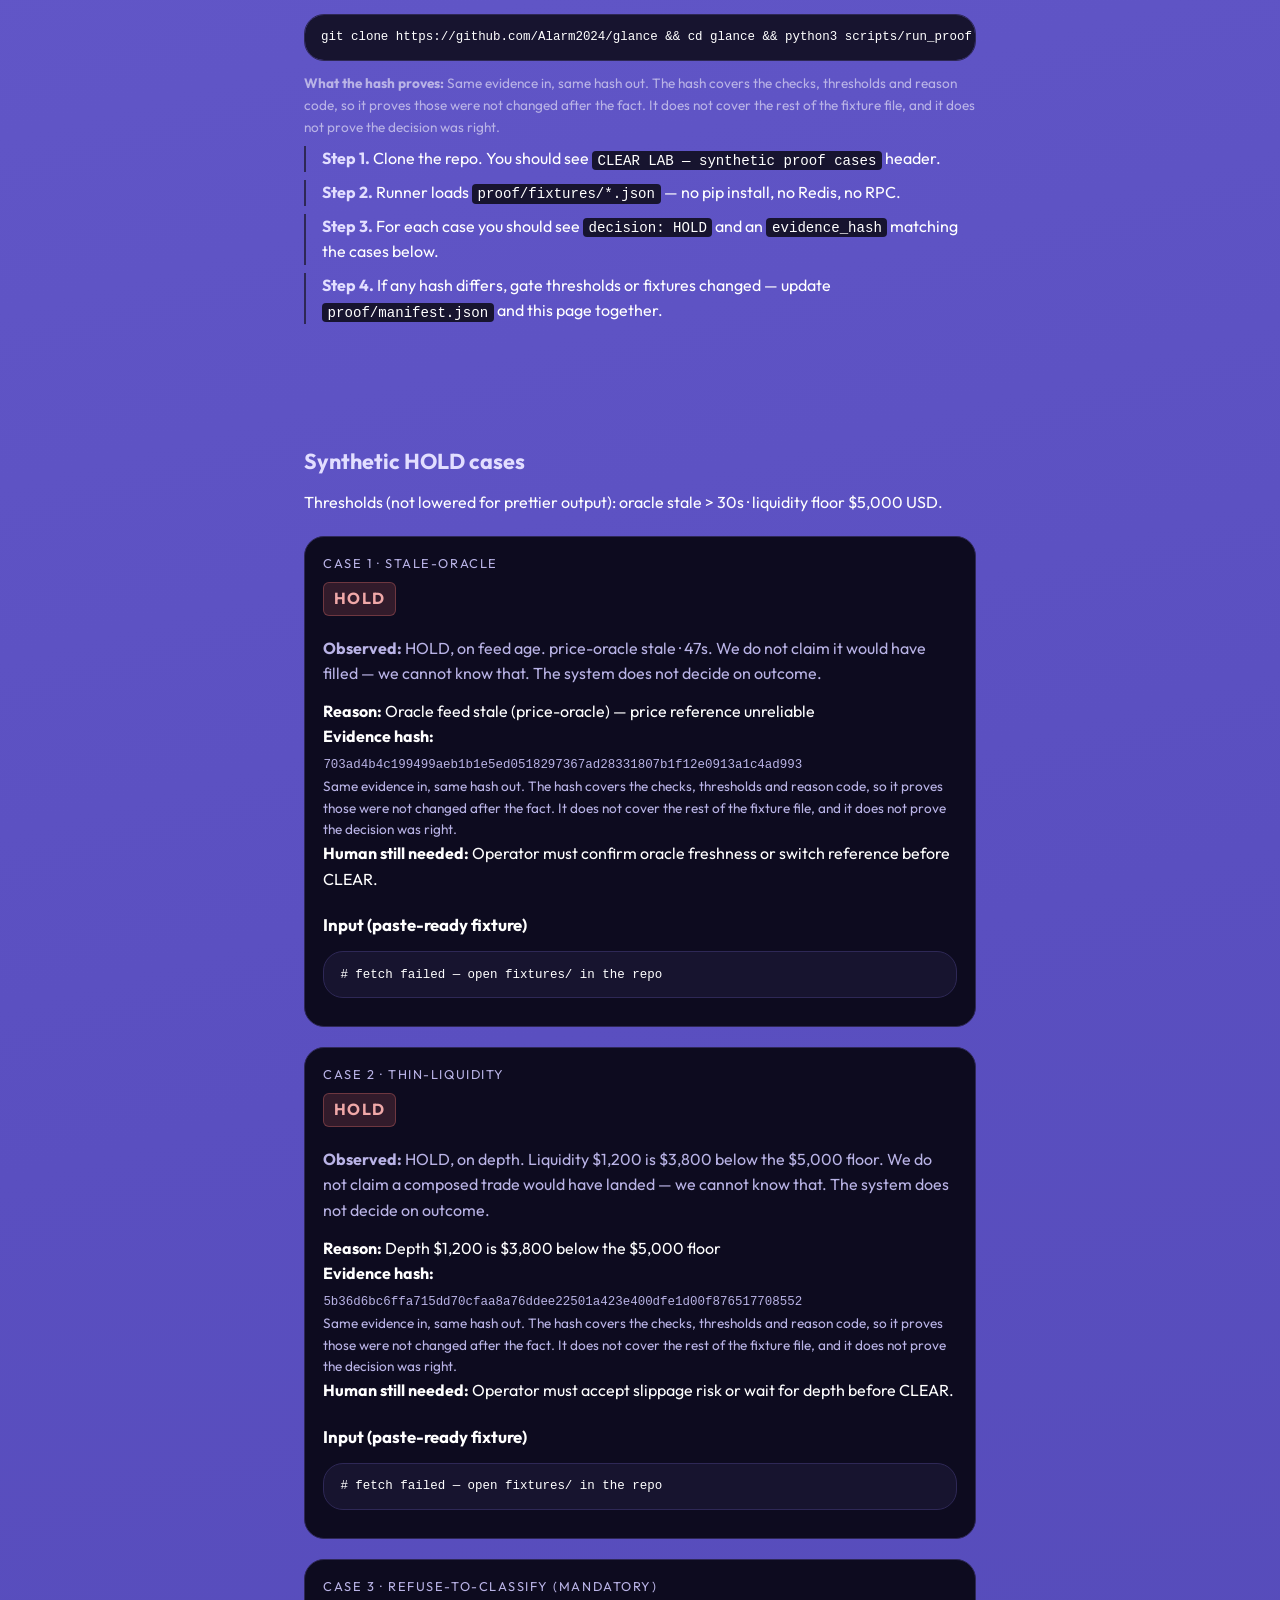
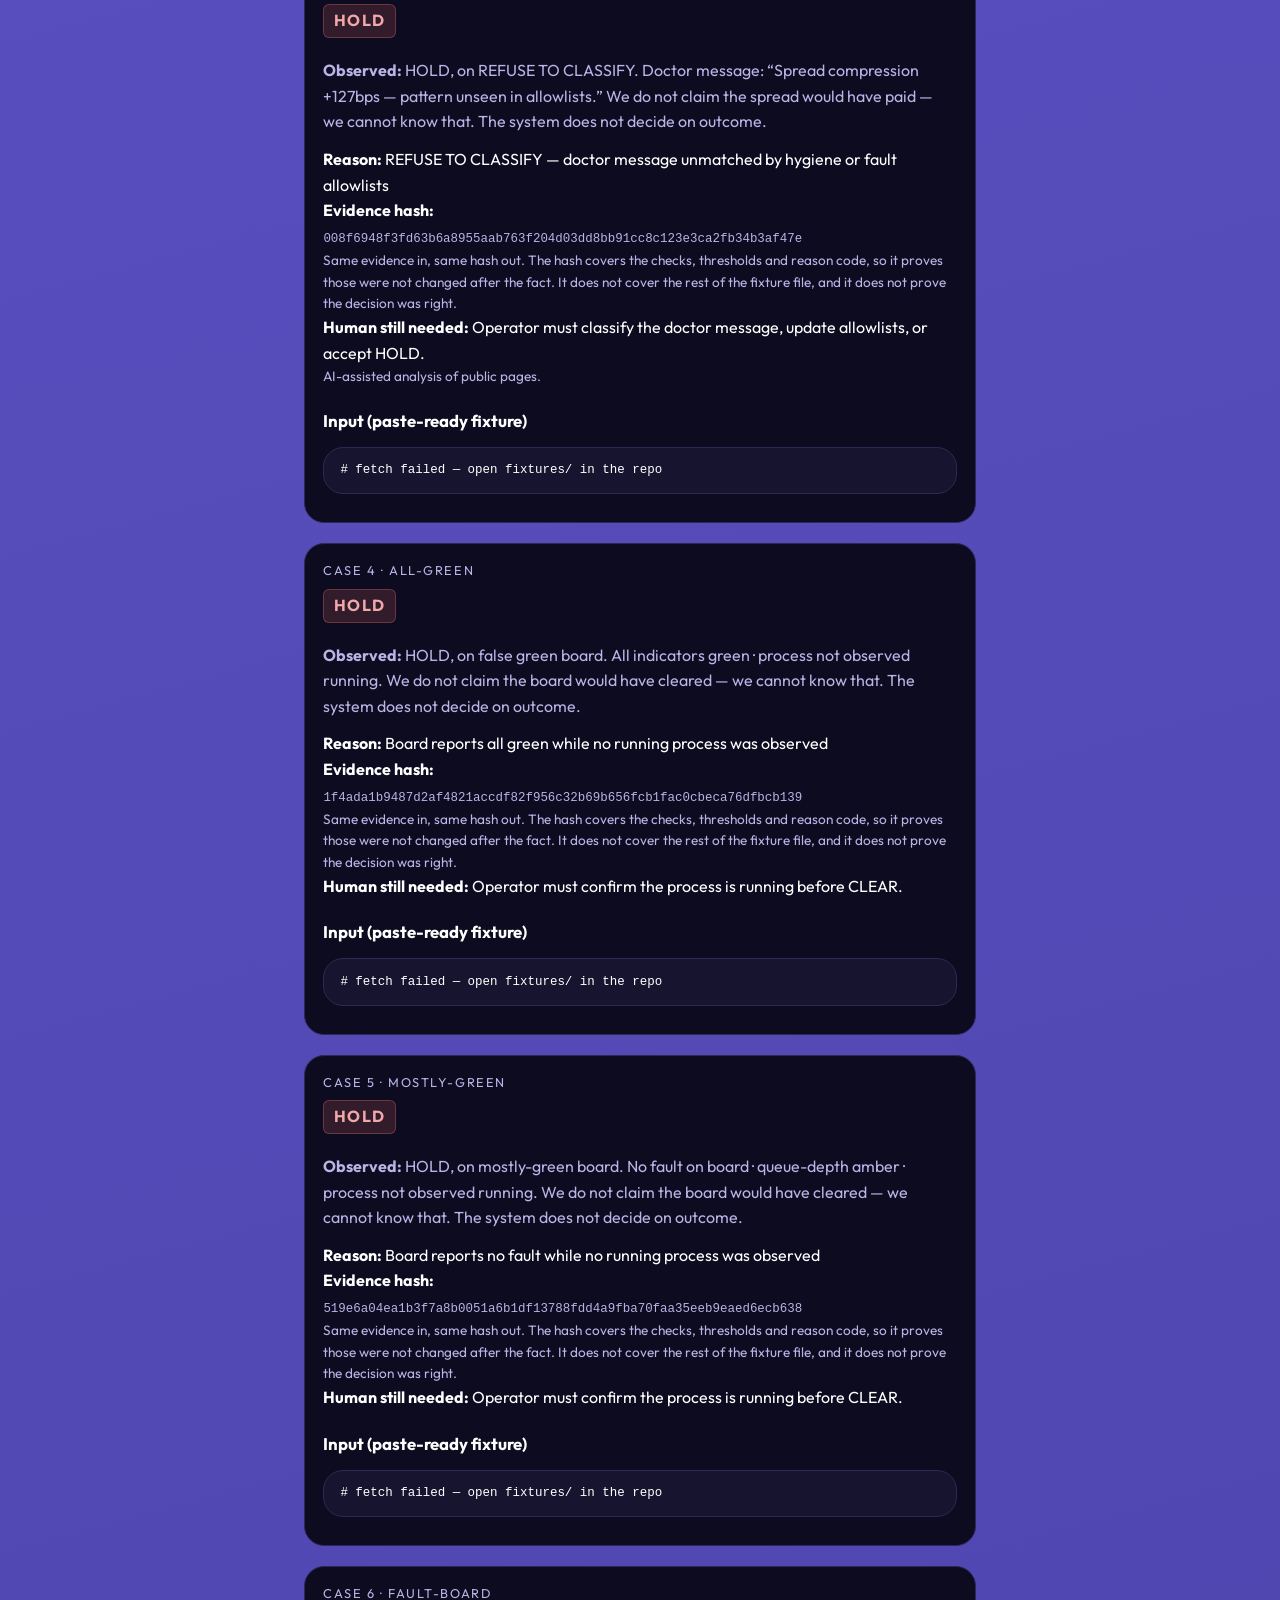
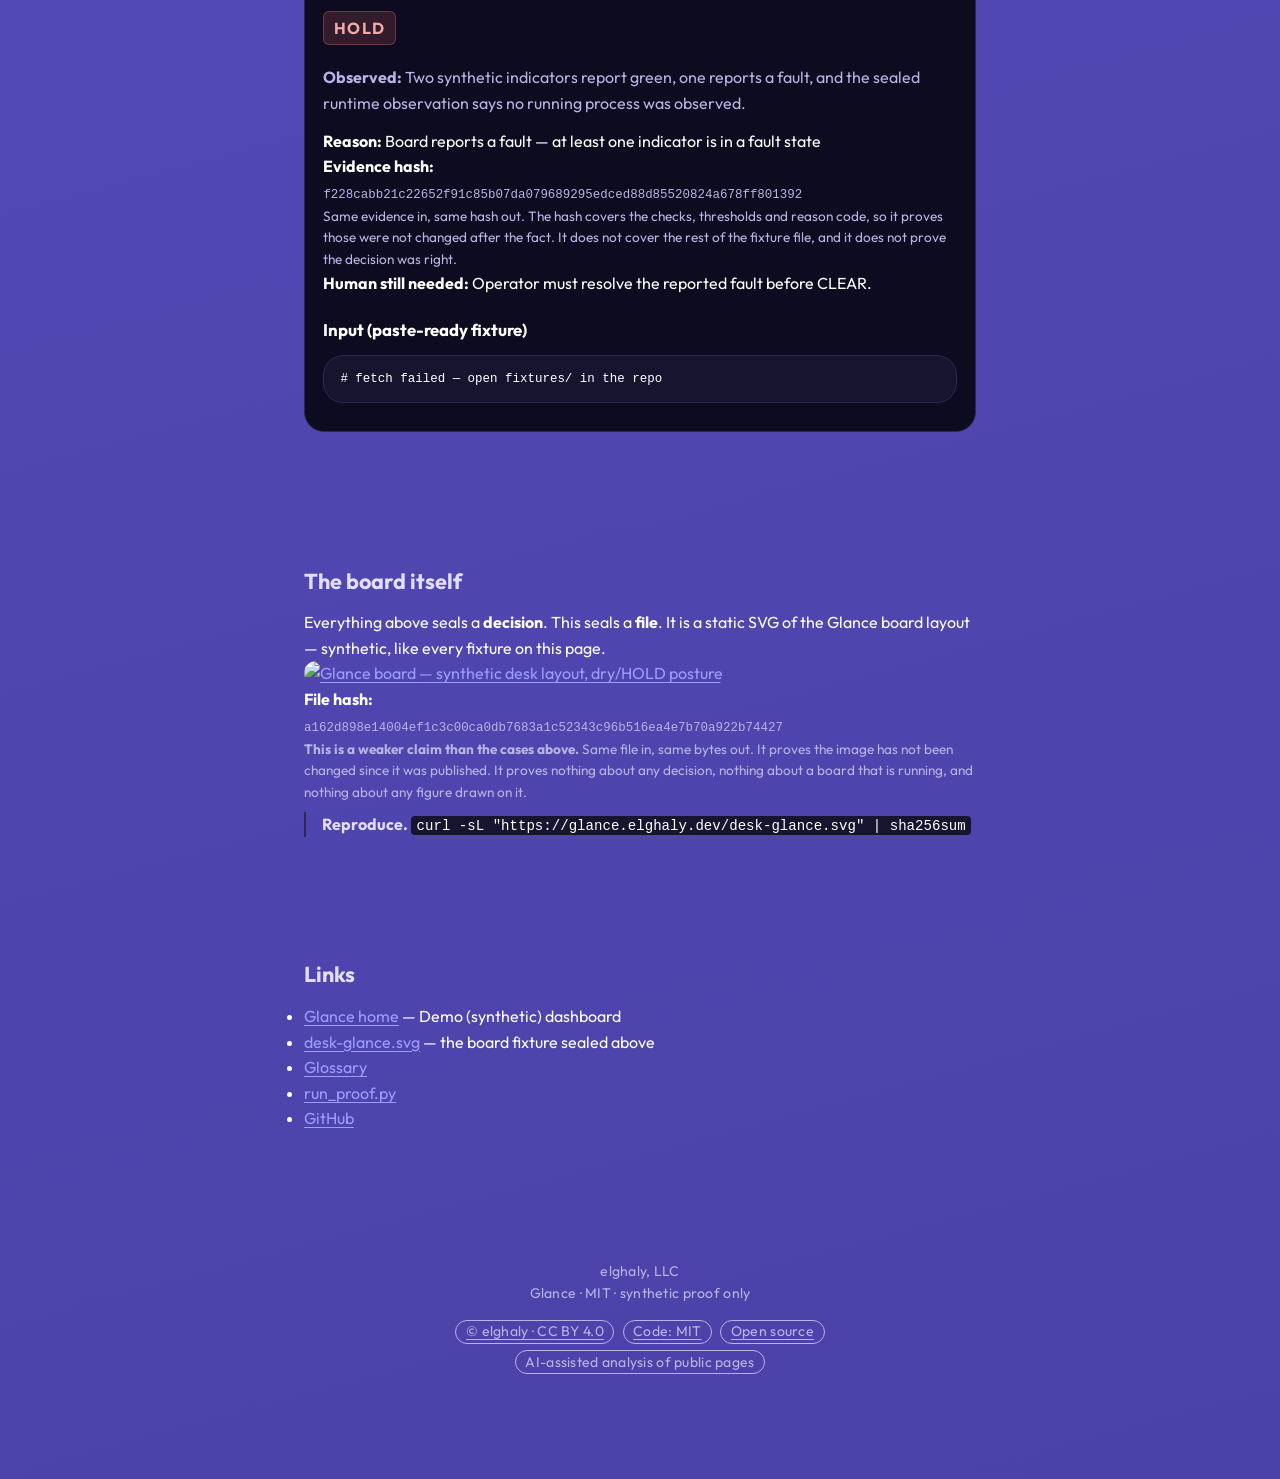
==== commit 8a5f6797: "fix: proof alt text, LLC footer, site-check (C7) Co-authored-by: wyndham35 <wyndham35@elghaly.dev>" ====
--- a/proof/index.html
+++ b/proof/index.html
@@ -26,6 +26,7 @@
     .decision--hold { background: rgba(201, 98, 98, 0.2); color: #f0a8a8; border: 1px solid rgba(201, 98, 98, 0.4); }
     .hash { font-family: ui-monospace, monospace; font-size: 0.78rem; word-break: break-all; color: var(--muted); }
     pre.fixture { background: var(--card-2); border: 1px solid var(--line-2); border-radius: var(--radius-sm); padding: 0.85rem 1rem; overflow-x: auto; font-size: 0.78rem; line-height: 1.45; margin: 0.75rem 0; }
+    pre.fixture:focus-visible { outline: 2px solid var(--gold); outline-offset: 2px; }
     .glossary-dl dt { font-weight: 600; color: var(--gold-2); margin-top: 0.75rem; }
     .glossary-dl dd { margin-left: 0; color: var(--muted); }
     .glossary-dl a { color: var(--gold-2); }
@@ -86,7 +87,7 @@
     <section id="reproduce">
       <h2>Reproduce in one command</h2>
       <p>From a fresh clone — no keys, no network, no credentials. Fixtures only. You should see each synthetic case as <strong>HOLD</strong>, with the same evidence hashes as this page.</p>
-      <pre class="fixture">git clone https://github.com/Alarm2024/glance &amp;&amp; cd glance &amp;&amp; python3 scripts/run_proof.py</pre>
+      <pre class="fixture" tabindex="0">git clone https://github.com/Alarm2024/glance &amp;&amp; cd glance &amp;&amp; python3 scripts/run_proof.py</pre>
       <p class="hash-limit"><strong>What the hash proves:</strong> Same evidence in, same hash out. The hash covers the checks, thresholds and reason code, so it proves those were not changed after the fact. It does not cover the rest of the fixture file, and it does not prove the decision was right.</p>
       <div class="step"><strong>Step 1.</strong> Clone the repo. You should see <code>CLEAR LAB — synthetic proof cases</code> header.</div>
       <div class="step"><strong>Step 2.</strong> Runner loads <code>proof/fixtures/*.json</code> — no pip install, no Redis, no RPC.</div>
@@ -107,7 +108,7 @@
         <p class="hash-limit">Same evidence in, same hash out. The hash covers the checks, thresholds and reason code, so it proves those were not changed after the fact. It does not cover the rest of the fixture file, and it does not prove the decision was right.</p>
         <p><strong>Human still needed:</strong> Operator must confirm oracle freshness or switch reference before CLEAR.</p>
         <h3>Input (paste-ready fixture)</h3>
-        <pre class="fixture" id="fixture-stale-oracle">Loading…</pre>
+        <pre class="fixture" id="fixture-stale-oracle" tabindex="0">Loading…</pre>
       </article>
 
       <article class="case" id="case-thin-liquidity">
@@ -119,7 +120,7 @@
         <p class="hash-limit">Same evidence in, same hash out. The hash covers the checks, thresholds and reason code, so it proves those were not changed after the fact. It does not cover the rest of the fixture file, and it does not prove the decision was right.</p>
         <p><strong>Human still needed:</strong> Operator must accept slippage risk or wait for depth before CLEAR.</p>
         <h3>Input (paste-ready fixture)</h3>
-        <pre class="fixture" id="fixture-thin-liquidity">Loading…</pre>
+        <pre class="fixture" id="fixture-thin-liquidity" tabindex="0">Loading…</pre>
       </article>
 
       <article class="case" id="case-refuse-to-classify">
@@ -132,7 +133,7 @@
         <p><strong>Human still needed:</strong> Operator must classify the doctor message, update allowlists, or accept HOLD.</p>
         <p class="ai-note">AI-assisted analysis of public pages.</p>
         <h3>Input (paste-ready fixture)</h3>
-        <pre class="fixture" id="fixture-refuse-to-classify">Loading…</pre>
+        <pre class="fixture" id="fixture-refuse-to-classify" tabindex="0">Loading…</pre>
       </article>
 
       <article class="case" id="case-all-green">
@@ -144,7 +145,7 @@
         <p class="hash-limit">Same evidence in, same hash out. The hash covers the checks, thresholds and reason code, so it proves those were not changed after the fact. It does not cover the rest of the fixture file, and it does not prove the decision was right.</p>
         <p><strong>Human still needed:</strong> Operator must confirm the process is running before CLEAR.</p>
         <h3>Input (paste-ready fixture)</h3>
-        <pre class="fixture" id="fixture-all-green">Loading…</pre>
+        <pre class="fixture" id="fixture-all-green" tabindex="0">Loading…</pre>
       </article>
 
       <article class="case" id="case-mostly-green">
@@ -156,7 +157,7 @@
         <p class="hash-limit">Same evidence in, same hash out. The hash covers the checks, thresholds and reason code, so it proves those were not changed after the fact. It does not cover the rest of the fixture file, and it does not prove the decision was right.</p>
         <p><strong>Human still needed:</strong> Operator must confirm the process is running before CLEAR.</p>
         <h3>Input (paste-ready fixture)</h3>
-        <pre class="fixture" id="fixture-mostly-green">Loading…</pre>
+        <pre class="fixture" id="fixture-mostly-green" tabindex="0">Loading…</pre>
       </article>
 
       <article class="case" id="case-fault-board">
@@ -168,14 +169,14 @@
         <p class="hash-limit">Same evidence in, same hash out. The hash covers the checks, thresholds and reason code, so it proves those were not changed after the fact. It does not cover the rest of the fixture file, and it does not prove the decision was right.</p>
         <p><strong>Human still needed:</strong> Operator must resolve the reported fault before CLEAR.</p>
         <h3>Input (paste-ready fixture)</h3>
-        <pre class="fixture" id="fixture-fault-board">Loading…</pre>
+        <pre class="fixture" id="fixture-fault-board" tabindex="0">Loading…</pre>
       </article>
     </section>
 
     <section id="board">
       <h2>The board itself</h2>
       <p>Everything above seals a <strong>decision</strong>. This seals a <strong>file</strong>. It is a static SVG of the Glance board layout — synthetic, like every fixture on this page.</p>
-      <p><a href="../desk-glance.svg" target="_blank" rel="noopener"><img src="../desk-glance.svg" alt="Glance board — synthetic Telegram desk layout, dry/HOLD posture" width="390" height="520" loading="lazy" decoding="async" style="max-width:100%;height:auto;border-radius:12px"></a></p>
+      <p><a href="../desk-glance.svg" target="_blank" rel="noopener"><img src="../desk-glance.svg" alt="Glance board — synthetic desk layout, dry/HOLD posture" width="390" height="520" loading="lazy" decoding="async" style="max-width:100%;height:auto;border-radius:12px"></a></p>
       <p><strong>File hash:</strong><br><span class="hash">a162d898e14004ef1c3c00ca0db7683a1c52343c96b516ea4e7b70a922b74427</span></p>
       <p class="hash-limit"><strong>This is a weaker claim than the cases above.</strong> Same file in, same bytes out. It proves the image has not been changed since it was published. It proves nothing about any decision, nothing about a board that is running, and nothing about any figure drawn on it.</p>
       <div class="step"><strong>Reproduce.</strong> <code>curl -sL "https://glance.elghaly.dev/desk-glance.svg" | sha256sum</code></div>
@@ -193,6 +194,7 @@
     </section>
 
     <footer class="footer" style="margin-top:2rem;text-align:center;">
+      <p>elghaly, LLC</p>
       <p>Glance · MIT · synthetic proof only</p>
     <p class="lic-badges"><a href="https://creativecommons.org/licenses/by/4.0/" rel="license">© elghaly · CC BY 4.0</a> <a href="https://github.com/Alarm2024/glance/blob/main/LICENSE">Code: MIT</a> <a href="https://github.com/Alarm2024">Open source</a> <span>AI-assisted analysis of public pages</span></p>
     </footer>
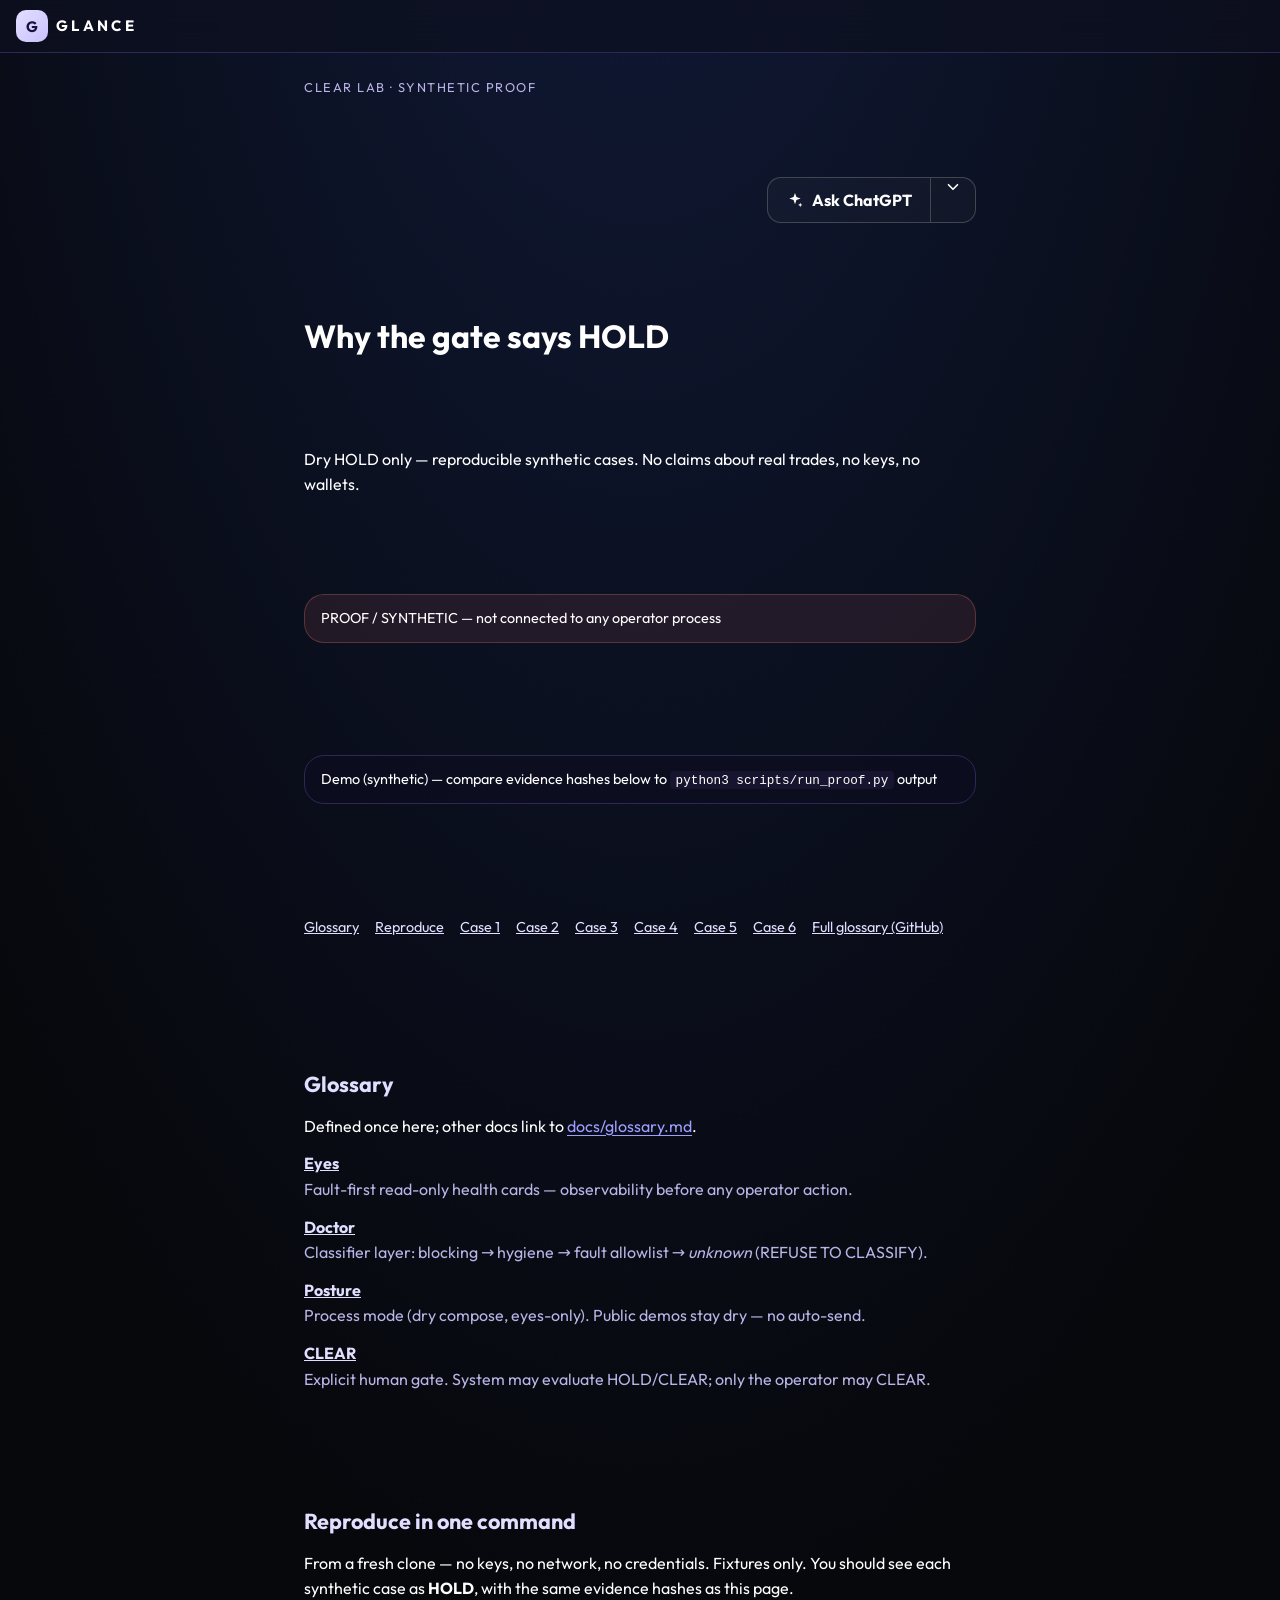
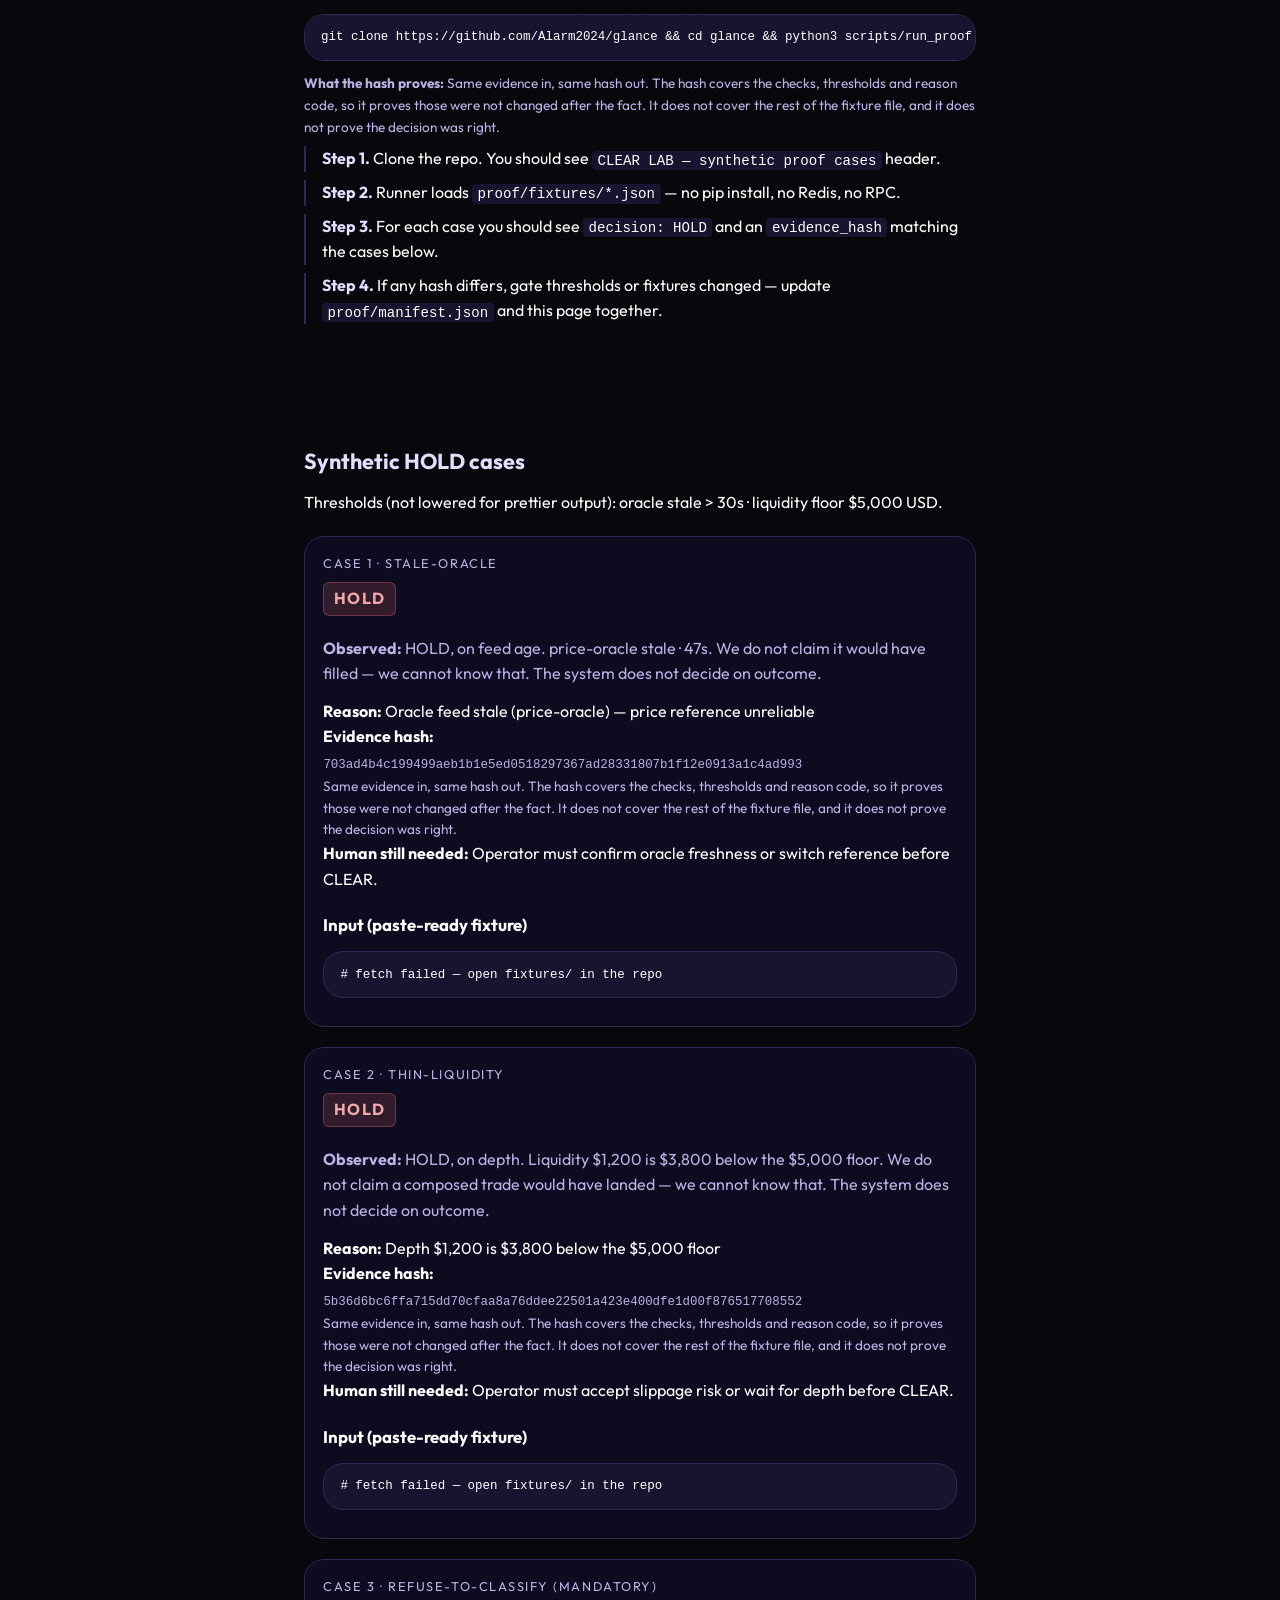
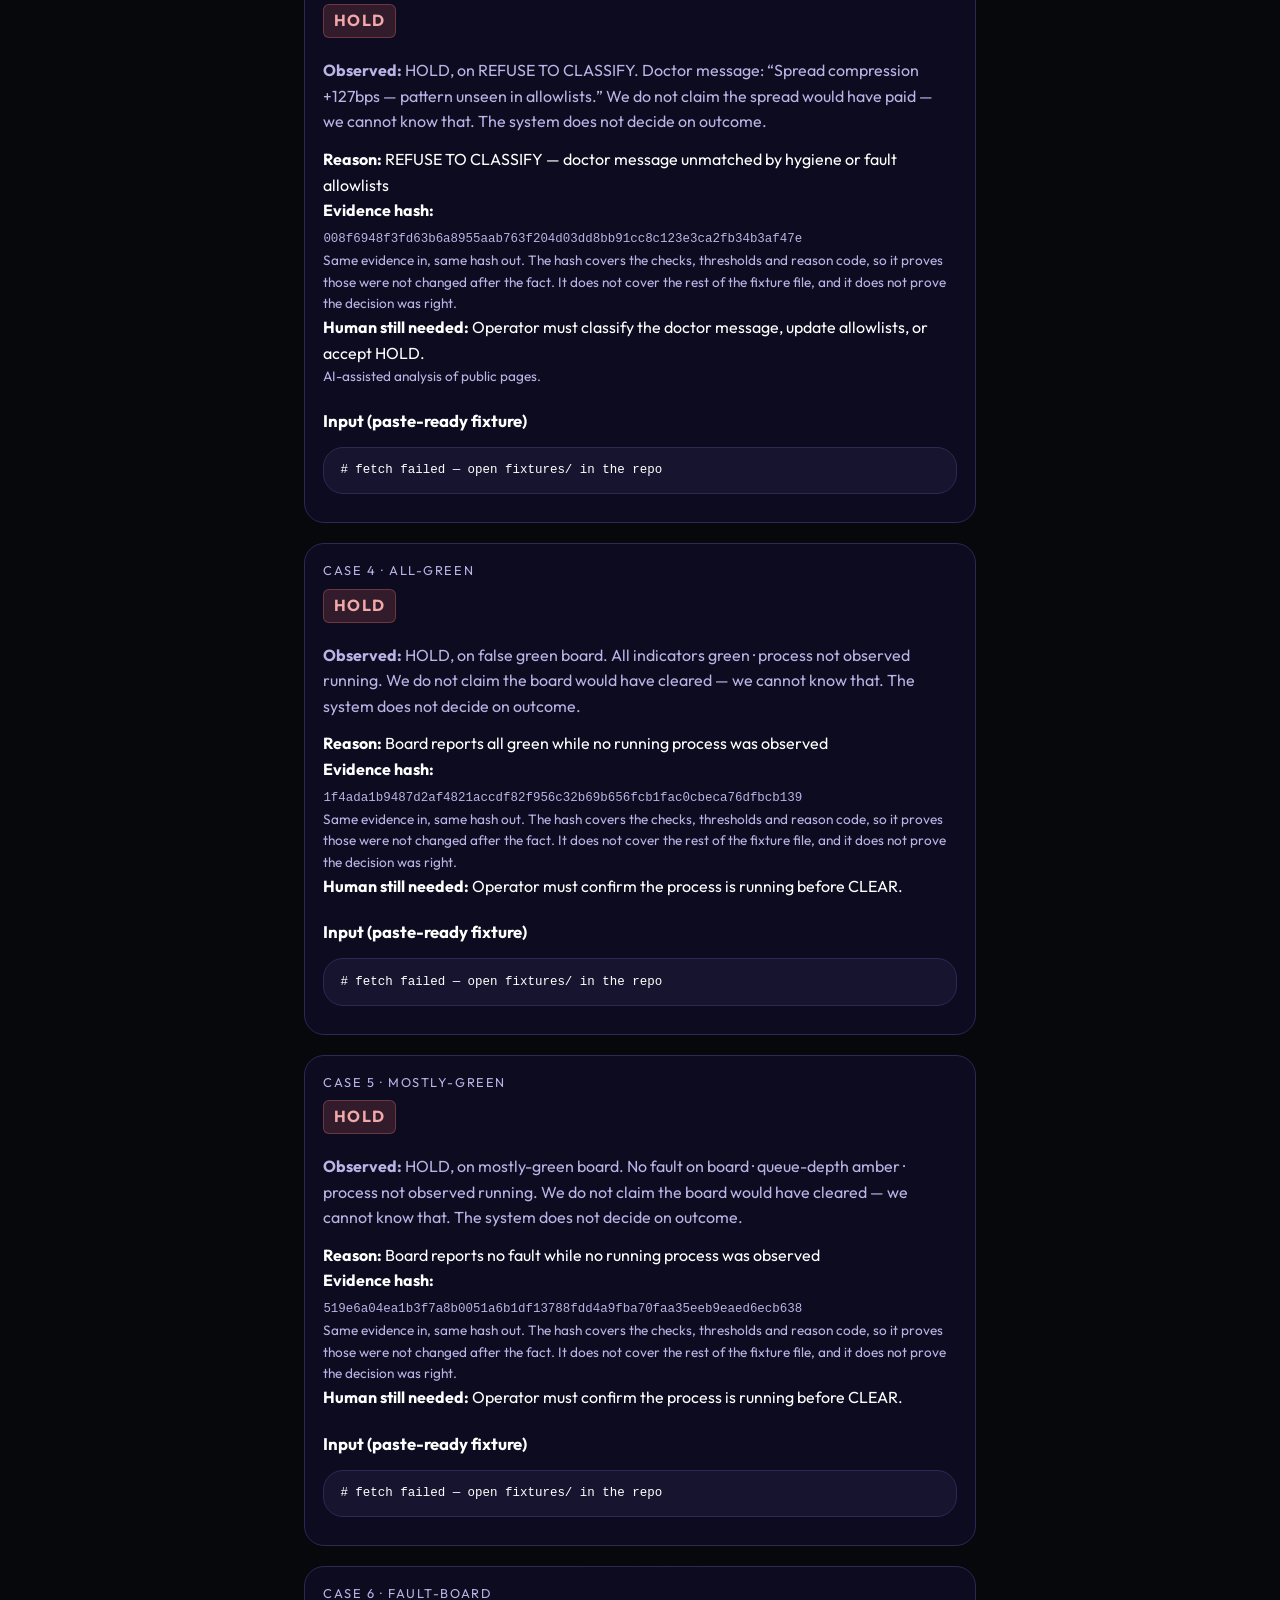
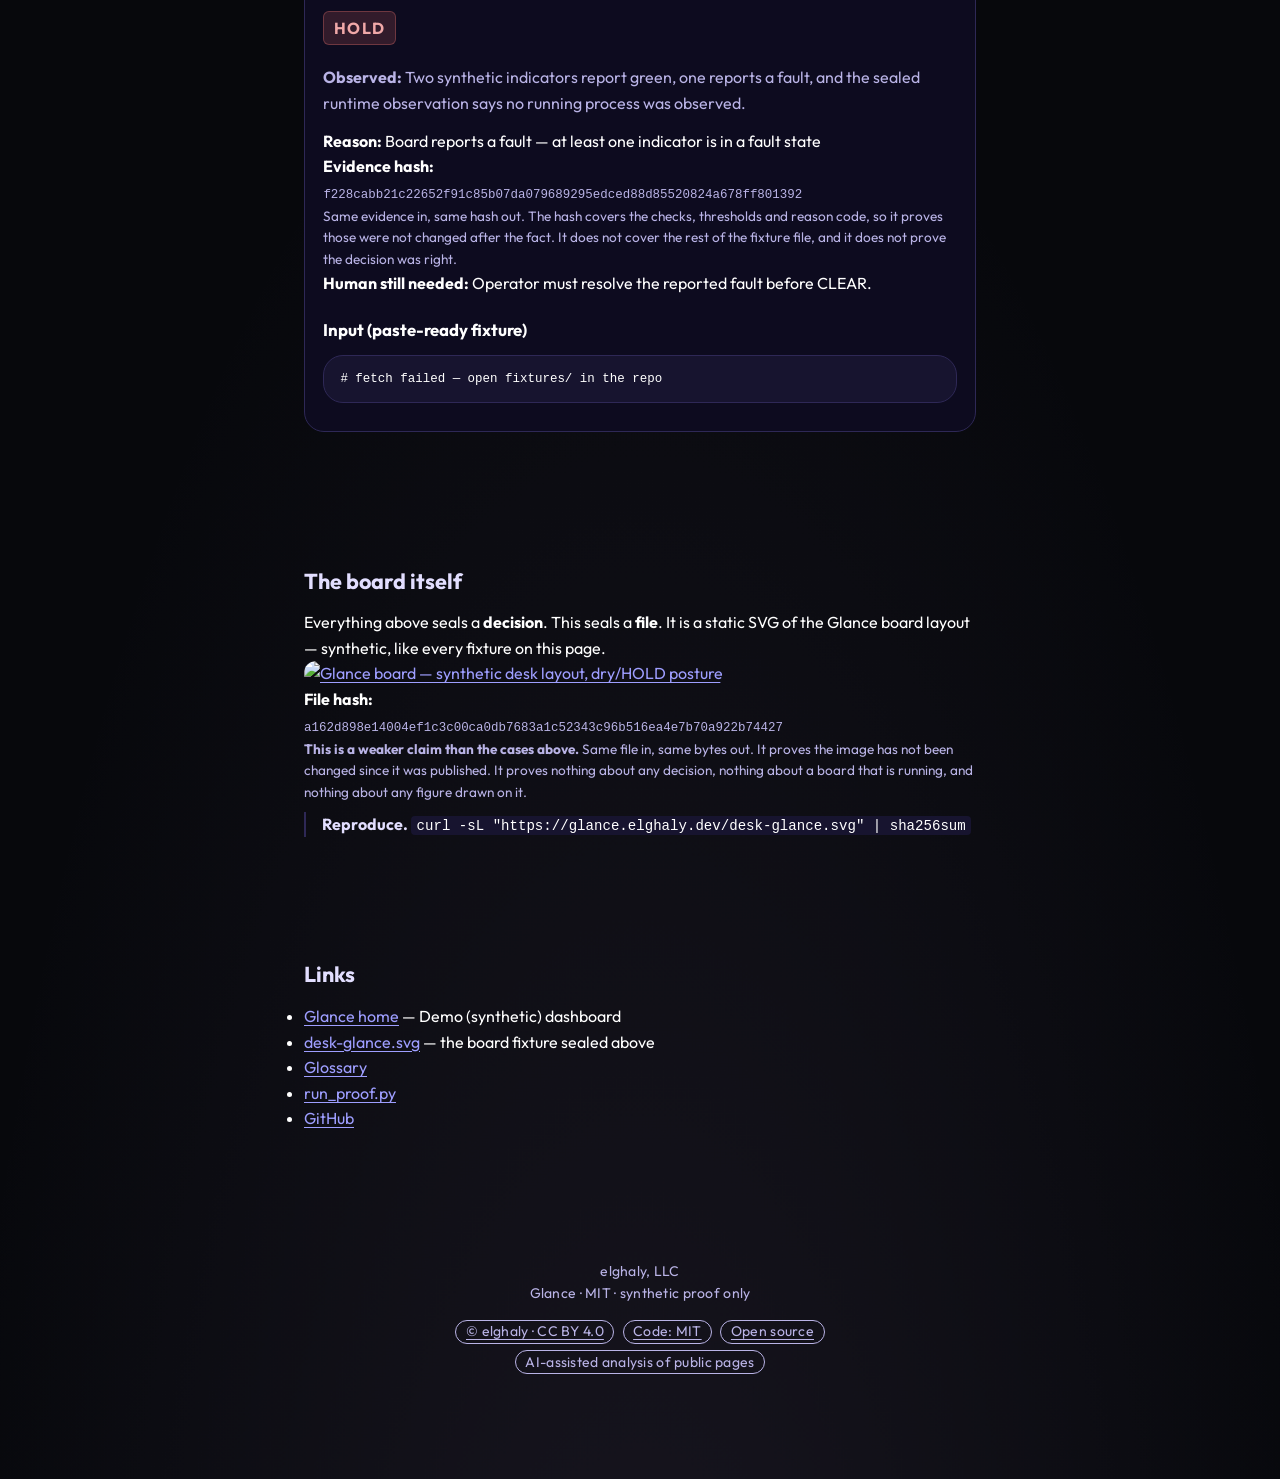
==== commit 0b56d587: "style: elghaly.dev night background on every page" ====
--- a/proof/index.html
+++ b/proof/index.html
@@ -5,7 +5,7 @@
   <meta name="viewport" content="width=device-width, initial-scale=1.0">
   <meta name="description" content="CLEAR LAB — synthetic proof cases showing why Glance says HOLD. Reproducible evidence hashes. Dry compose only.">
   <title>CLEAR LAB — synthetic HOLD proof · Glance</title>
-  <link rel="stylesheet" href="../css/style.css?v=chatting1">
+  <link rel="stylesheet" href="../css/style.css?v=night1">
   <style>
     :root { --max-width: 42rem; }
     body { align-items: stretch; }
@@ -34,7 +34,7 @@
     .hash-limit, .ai-note { font-size: 0.85rem; color: var(--muted); }
     .observed { margin: 0.75rem 0; color: var(--muted); }
   </style>
-  <meta name="theme-color" content="#352373">
+  <meta name="theme-color" content="#07080c">
   <link rel="icon" href="/favicon.ico" sizes="any">
   <link rel="icon" href="/favicon.svg" type="image/svg+xml">
   <link rel="apple-touch-icon" href="/apple-touch-icon.png">
--- a/css/style.css
+++ b/css/style.css
@@ -3,8 +3,9 @@
 
 :root {
   color-scheme: dark;
-  --bg: #5a4fc0;
-  --bg-2: #6a5fd0;
+  /* page night, as elghaly.dev: --night #07080c, --night-2 #0d1120 */
+  --bg: #07080c;
+  --bg-2: #0d1120;
   --card: #0d0b1f;
   --card-2: #17142f;
   --line: #1c1838;
@@ -53,6 +54,7 @@
 }
 
 html {
+  background: var(--bg);
   scroll-behavior: smooth;
   -webkit-text-size-adjust: 100%;
 }
@@ -62,13 +64,22 @@
   display: flex;
   flex-direction: column;
   align-items: center;
-  background: linear-gradient(165deg, var(--bg-2) 0%, var(--bg) 42%, #4a42a8 100%);
+  /* the elghaly.dev page background: night with a lapis glow on top */
+  background:
+    radial-gradient(120% 60% at 50% -10%, rgba(42, 76, 179, .30), transparent 60%),
+    radial-gradient(80% 50% at 50% 110%, rgba(196, 161, 236, .10), transparent 70%),
+    var(--bg);
   color: var(--text);
   font-family: var(--font);
   font-weight: 400;
   font-size: 1rem;
   line-height: 1.6;
   -webkit-font-smoothing: antialiased;
+}
+
+/* The other themes in the menu keep their own two-tone page. */
+html[data-theme]:not([data-theme="midnight"]) body {
+  background: linear-gradient(165deg, var(--bg-2) 0%, var(--bg) 42%, var(--bg) 100%);
 }
 
 /* Top bar */
@@ -81,7 +92,7 @@
   align-items: center;
   gap: 8px;
   padding: 10px var(--gutter);
-  background: rgba(13, 11, 31, 0.72);
+  background: rgba(13, 17, 32, 0.7);
   backdrop-filter: blur(14px);
   border-bottom: 1px solid var(--line-2);
 }
